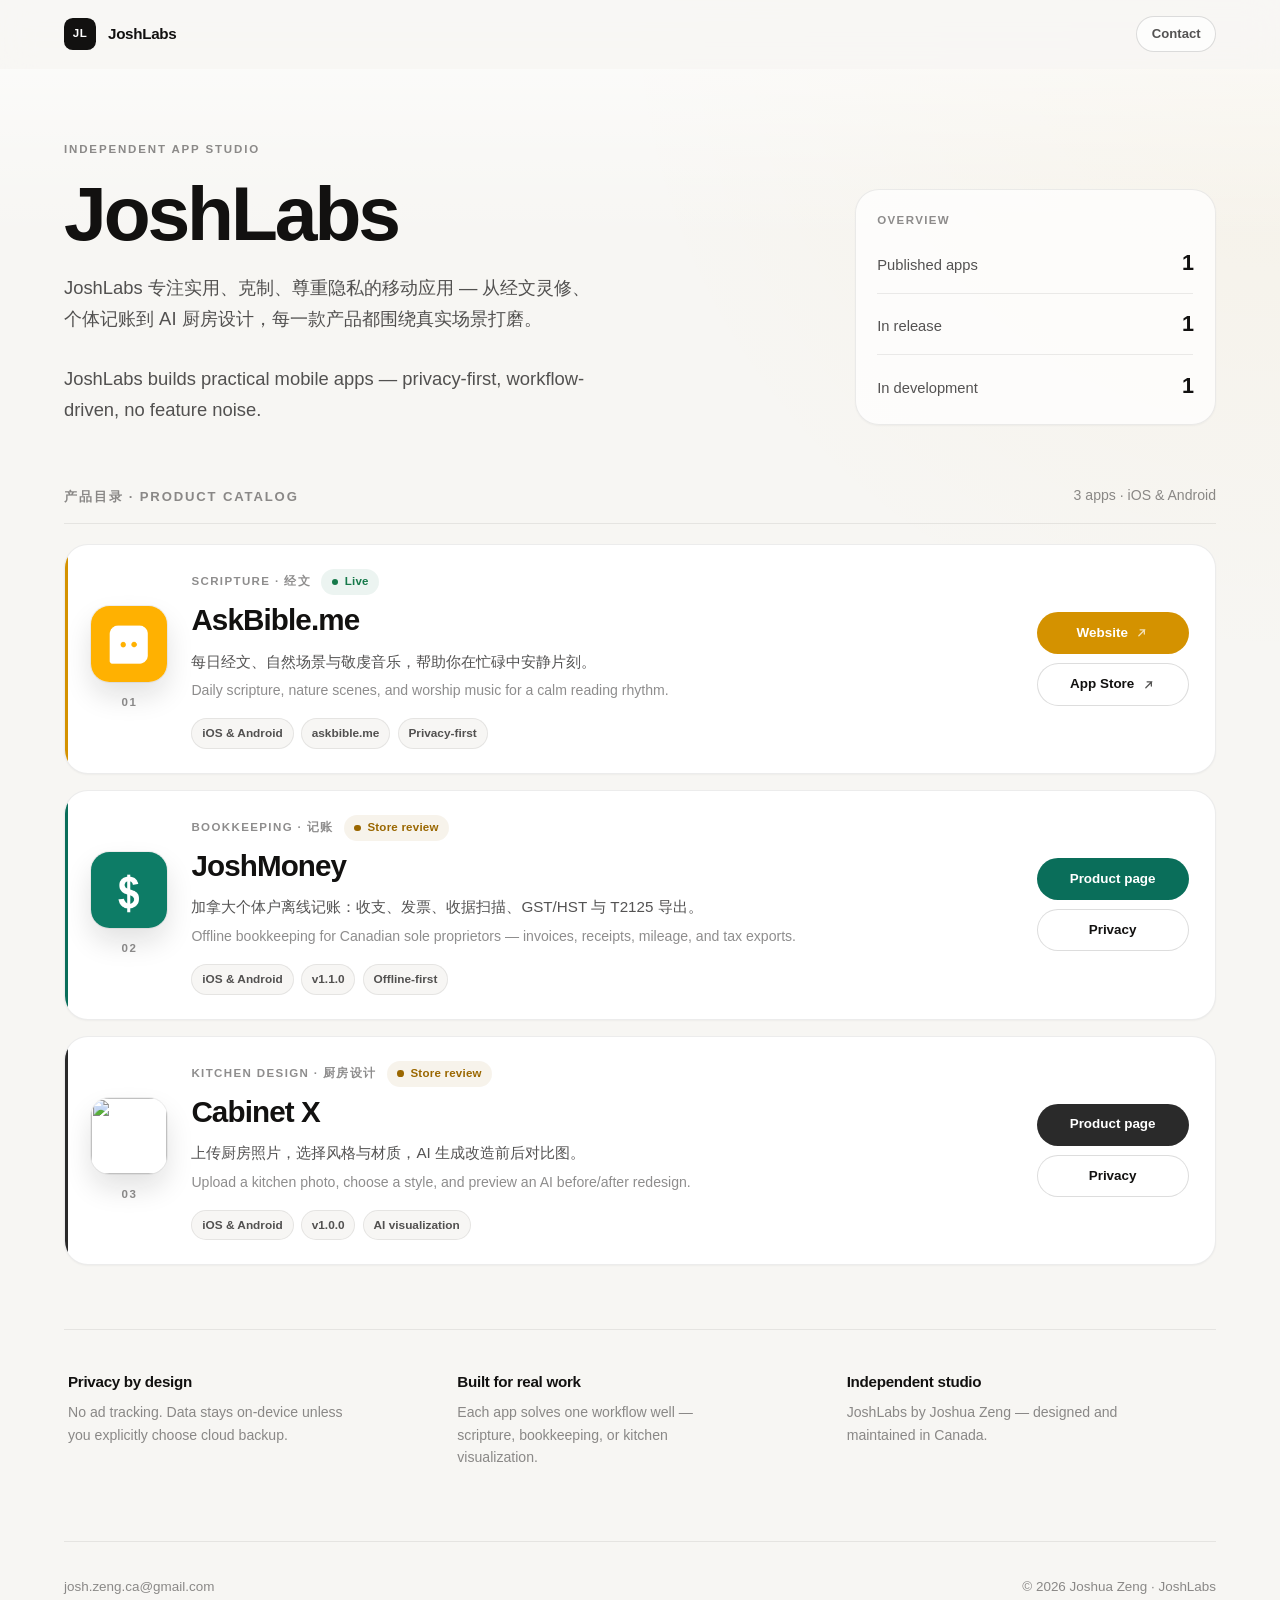
==== index.html @ 2ddd4df8 "Add Cabinet X product page and privacy policy on JoshLabs." ====
<!DOCTYPE html>
<html lang="zh-Hans">
  <head>
    <meta charset="utf-8" />
    <meta name="viewport" content="width=device-width, initial-scale=1" />
    <title>JoshLabs — Independent App Studio</title>
    <meta
      name="description"
      content="JoshLabs — 独立移动应用品牌。AskBible.me、JoshMoney、Cabinet X。"
    />
    <meta property="og:title" content="JoshLabs — Independent App Studio" />
    <meta
      property="og:description"
      content="Practical mobile apps with privacy-first design. AskBible.me, JoshMoney, and Cabinet X."
    />
    <meta property="og:type" content="website" />
    <meta property="og:image" content="https://joshlabs.app/assets/icons/joshlabs.png" />
    <meta name="theme-color" content="#121110" />
    <link rel="manifest" href="/site.webmanifest" />
    <link rel="icon" href="/assets/icons/joshlabs.svg" type="image/svg+xml" />
    <link rel="icon" href="/assets/icons/joshlabs.png" type="image/png" sizes="512x512" />
    <link rel="apple-touch-icon" href="/assets/icons/joshlabs.png" sizes="512x512" />
    <link rel="stylesheet" href="assets/styles.css" />
  </head>
  <body>
    <header class="topbar" id="topbar">
      <div class="shell topbar__inner">
        <a class="brand" href="/">
          <span class="brand__mark" aria-hidden="true">JL</span>
          <span class="brand__name">JoshLabs</span>
        </a>
        <a class="topbar__contact" href="mailto:josh.zeng.ca@gmail.com">Contact</a>
      </div>
    </header>

    <main>
      <section class="hero shell">
        <div class="hero__grid">
          <div>
            <p class="hero__eyebrow">Independent App Studio</p>
            <h1>JoshLabs</h1>
            <p class="hero__lede">
              JoshLabs 专注实用、克制、尊重隐私的移动应用 — 从经文灵修、个体记账到 AI 厨房设计，每一款产品都围绕真实场景打磨。
              <br /><br />
              JoshLabs builds practical mobile apps — privacy-first, workflow-driven, no feature noise.
            </p>
          </div>

          <aside class="hero__aside" aria-label="JoshLabs overview">
            <p class="hero__aside-label">Overview</p>
            <ul class="hero__stats">
              <li><span>Published apps</span><strong>1</strong></li>
              <li><span>In release</span><strong>1</strong></li>
              <li><span>In development</span><strong>1</strong></li>
            </ul>
          </aside>
        </div>
      </section>

      <section class="shell" aria-labelledby="catalog-title">
        <div class="section-head">
          <h2 id="catalog-title">产品目录 · Product Catalog</h2>
          <p>3 apps · iOS &amp; Android</p>
        </div>

        <div class="catalog">
          <article class="app-card" data-app="askbible">
            <div class="app-card__visual">
              <img
                class="app-card__icon"
                src="assets/icons/askbible.png"
                alt=""
                width="76"
                height="76"
              />
              <span class="app-card__index">01</span>
            </div>

            <div class="app-card__main">
              <div class="app-card__topline">
                <p class="app-card__category">Scripture · 经文</p>
                <span class="status status--live">Live</span>
              </div>
              <h3>AskBible.me</h3>
              <div class="app-card__copy">
                <p>每日经文、自然场景与敬虔音乐，帮助你在忙碌中安静片刻。</p>
                <p class="is-en">Daily scripture, nature scenes, and worship music for a calm reading rhythm.</p>
              </div>
              <ul class="app-card__facts">
                <li>iOS &amp; Android</li>
                <li>askbible.me</li>
                <li>Privacy-first</li>
              </ul>
            </div>

            <div class="app-card__actions">
              <a class="btn btn--solid" href="https://askbible.me" target="_blank" rel="noopener noreferrer">
                Website
                <svg viewBox="0 0 16 16" fill="none" aria-hidden="true">
                  <path
                    d="M4.5 11.5 11.5 4.5M6 4.5h5v5"
                    stroke="currentColor"
                    stroke-width="1.5"
                    stroke-linecap="round"
                    stroke-linejoin="round"
                  />
                </svg>
              </a>
              <a
                class="btn btn--outline"
                href="https://apps.apple.com/app/id6771996188"
                target="_blank"
                rel="noopener noreferrer"
              >
                App Store
                <svg viewBox="0 0 16 16" fill="none" aria-hidden="true">
                  <path
                    d="M4.5 11.5 11.5 4.5M6 4.5h5v5"
                    stroke="currentColor"
                    stroke-width="1.5"
                    stroke-linecap="round"
                    stroke-linejoin="round"
                  />
                </svg>
              </a>
            </div>
          </article>

          <article class="app-card" data-app="joshmoney">
            <div class="app-card__visual">
              <img
                class="app-card__icon"
                src="assets/icons/joshmoney.png"
                alt=""
                width="76"
                height="76"
              />
              <span class="app-card__index">02</span>
            </div>

            <div class="app-card__main">
              <div class="app-card__topline">
                <p class="app-card__category">Bookkeeping · 记账</p>
                <span class="status status--review">Store review</span>
              </div>
              <h3>JoshMoney</h3>
              <div class="app-card__copy">
                <p>加拿大个体户离线记账：收支、发票、收据扫描、GST/HST 与 T2125 导出。</p>
                <p class="is-en">
                  Offline bookkeeping for Canadian sole proprietors — invoices, receipts, mileage, and tax exports.
                </p>
              </div>
              <ul class="app-card__facts">
                <li>iOS &amp; Android</li>
                <li>v1.1.0</li>
                <li>Offline-first</li>
              </ul>
            </div>

            <div class="app-card__actions">
              <a class="btn btn--solid" href="/joshmoney/">Product page</a>
              <a class="btn btn--outline" href="/joshmoney/privacy/">Privacy</a>
            </div>
          </article>

          <article class="app-card" data-app="cabinet-x">
            <div class="app-card__visual">
              <img
                class="app-card__icon"
                src="assets/icons/cabinet-x.png"
                alt=""
                width="76"
                height="76"
              />
              <span class="app-card__index">03</span>
            </div>

            <div class="app-card__main">
              <div class="app-card__topline">
                <p class="app-card__category">Kitchen Design · 厨房设计</p>
                <span class="status status--review">Store review</span>
              </div>
              <h3>Cabinet X</h3>
              <div class="app-card__copy">
                <p>上传厨房照片，选择风格与材质，AI 生成改造前后对比图。</p>
                <p class="is-en">
                  Upload a kitchen photo, choose a style, and preview an AI before/after redesign.
                </p>
              </div>
              <ul class="app-card__facts">
                <li>iOS &amp; Android</li>
                <li>v1.0.0</li>
                <li>AI visualization</li>
              </ul>
            </div>

            <div class="app-card__actions">
              <a class="btn btn--solid" href="/cabinet-x/">Product page</a>
              <a class="btn btn--outline" href="/cabinet-x/privacy/">Privacy</a>
            </div>
          </article>
        </div>
      </section>

      <section class="shell principles" aria-label="JoshLabs principles">
        <article class="principle">
          <h3>Privacy by design</h3>
          <p>No ad tracking. Data stays on-device unless you explicitly choose cloud backup.</p>
        </article>
        <article class="principle">
          <h3>Built for real work</h3>
          <p>Each app solves one workflow well — scripture, bookkeeping, or kitchen visualization.</p>
        </article>
        <article class="principle">
          <h3>Independent studio</h3>
          <p>JoshLabs by Joshua Zeng — designed and maintained in Canada.</p>
        </article>
      </section>
    </main>

    <footer class="shell site-footer">
      <p><a href="mailto:josh.zeng.ca@gmail.com">josh.zeng.ca@gmail.com</a></p>
      <p>© <span id="year"></span> Joshua Zeng · JoshLabs</p>
    </footer>

    <script>
      document.getElementById("year").textContent = new Date().getFullYear();

      const topbar = document.getElementById("topbar");
      const toggleTopbar = () => {
        topbar.classList.toggle("is-scrolled", window.scrollY > 8);
      };
      toggleTopbar();
      window.addEventListener("scroll", toggleTopbar, { passive: true });
    </script>
  </body>
</html>
---- assets/styles.css ----
:root {
  --bg: #f7f6f3;
  --surface: #ffffff;
  --fg: #121110;
  --fg-soft: rgba(18, 17, 16, 0.72);
  --muted: rgba(18, 17, 16, 0.48);
  --line: rgba(18, 17, 16, 0.08);
  --line-strong: rgba(18, 17, 16, 0.14);
  --shadow-sm: 0 1px 2px rgba(18, 17, 16, 0.04);
  --shadow-md: 0 12px 40px rgba(18, 17, 16, 0.06);
  --radius-lg: 1.5rem;
  --radius-md: 0.875rem;
  --radius-sm: 0.5rem;
  --max: 72rem;
  --font: "SF Pro Display", "SF Pro Text", -apple-system, BlinkMacSystemFont, "Segoe UI", sans-serif;
  --askbible: #d49200;
  --joshmoney: #0a6e5a;
  --cabinet: #2a2a2a;
  --live: #16794a;
  --review: #9a6700;
  --soon: #6b6762;
}

*,
*::before,
*::after {
  box-sizing: border-box;
}

html {
  scroll-behavior: smooth;
}

body {
  margin: 0;
  min-height: 100vh;
  color: var(--fg);
  background:
    linear-gradient(180deg, rgba(255, 255, 255, 0.72), transparent 240px),
    radial-gradient(circle at 100% 0%, rgba(212, 146, 0, 0.05), transparent 32%),
    var(--bg);
  font-family: var(--font);
  font-size: 1rem;
  line-height: 1.55;
  -webkit-font-smoothing: antialiased;
  text-rendering: optimizeLegibility;
}

a {
  color: inherit;
}

.shell {
  width: min(var(--max), calc(100% - 3rem));
  margin: 0 auto;
}

.topbar {
  position: sticky;
  top: 0;
  z-index: 20;
  border-bottom: 1px solid transparent;
  backdrop-filter: blur(16px);
  background: rgba(247, 246, 243, 0.82);
}

.topbar.is-scrolled {
  border-bottom-color: var(--line);
}

.topbar__inner {
  display: flex;
  align-items: center;
  justify-content: space-between;
  gap: 1rem;
  min-height: 4.25rem;
}

.brand {
  display: inline-flex;
  align-items: center;
  gap: 0.75rem;
  text-decoration: none;
}

.brand__mark {
  display: grid;
  place-items: center;
  width: 2rem;
  height: 2rem;
  border-radius: 0.55rem;
  background: var(--fg);
  color: #fff;
  font-size: 0.72rem;
  font-weight: 700;
  letter-spacing: 0.04em;
}

.brand__name {
  font-size: 0.95rem;
  font-weight: 650;
  letter-spacing: -0.02em;
}

.topbar__contact {
  display: inline-flex;
  align-items: center;
  min-height: 2.25rem;
  padding: 0 0.9rem;
  border: 1px solid var(--line-strong);
  border-radius: 999px;
  background: rgba(255, 255, 255, 0.72);
  font-size: 0.82rem;
  font-weight: 550;
  color: var(--fg-soft);
  text-decoration: none;
  transition: background 160ms ease, border-color 160ms ease;
}

.topbar__contact:hover {
  background: #fff;
  border-color: rgba(18, 17, 16, 0.22);
}

.hero {
  padding: 4.5rem 0 3.75rem;
}

.hero__grid {
  display: grid;
  grid-template-columns: minmax(0, 1.35fr) minmax(16rem, 0.65fr);
  gap: 2.5rem;
  align-items: end;
}

.hero__eyebrow {
  margin: 0 0 1rem;
  font-size: 0.72rem;
  font-weight: 650;
  letter-spacing: 0.16em;
  text-transform: uppercase;
  color: var(--muted);
}

.hero h1 {
  margin: 0;
  max-width: none;
  font-size: clamp(2.8rem, 7vw, 4.8rem);
  font-weight: 650;
  line-height: 1;
  letter-spacing: -0.04em;
}

.hero__lede {
  margin: 1.35rem 0 0;
  max-width: 34rem;
  font-size: clamp(1.02rem, 2vw, 1.15rem);
  line-height: 1.65;
  color: var(--fg-soft);
}

.hero__aside {
  padding: 1.35rem;
  border: 1px solid var(--line);
  border-radius: var(--radius-lg);
  background: rgba(255, 255, 255, 0.72);
  box-shadow: var(--shadow-sm);
}

.hero__aside-label {
  margin: 0 0 1rem;
  font-size: 0.72rem;
  font-weight: 650;
  letter-spacing: 0.12em;
  text-transform: uppercase;
  color: var(--muted);
}

.hero__stats {
  display: grid;
  gap: 0.85rem;
  margin: 0;
  padding: 0;
  list-style: none;
}

.hero__stats li {
  display: flex;
  align-items: baseline;
  justify-content: space-between;
  gap: 1rem;
  padding-bottom: 0.85rem;
  border-bottom: 1px solid var(--line);
  font-size: 0.92rem;
  color: var(--fg-soft);
}

.hero__stats li:last-child {
  padding-bottom: 0;
  border-bottom: 0;
}

.hero__stats strong {
  font-size: 1.35rem;
  font-weight: 650;
  letter-spacing: -0.03em;
  color: var(--fg);
}

.section-head {
  display: flex;
  align-items: end;
  justify-content: space-between;
  gap: 1rem;
  margin-bottom: 1.25rem;
  padding-bottom: 1rem;
  border-bottom: 1px solid var(--line);
}

.section-head h2 {
  margin: 0;
  font-size: 0.82rem;
  font-weight: 650;
  letter-spacing: 0.14em;
  text-transform: uppercase;
  color: var(--muted);
}

.section-head p {
  margin: 0;
  font-size: 0.88rem;
  color: var(--muted);
}

.catalog {
  display: grid;
  gap: 1rem;
  padding-bottom: 4rem;
}

.app-card {
  position: relative;
  display: grid;
  grid-template-columns: auto minmax(0, 1fr) auto;
  gap: 1.5rem;
  align-items: center;
  padding: 1.5rem 1.65rem;
  overflow: hidden;
  border: 1px solid var(--line);
  border-radius: var(--radius-lg);
  background: var(--surface);
  box-shadow: var(--shadow-sm);
  transition: border-color 180ms ease, box-shadow 180ms ease, transform 180ms ease;
}

.app-card::before {
  content: "";
  position: absolute;
  inset: 0 auto 0 0;
  width: 3px;
  background: var(--accent, var(--fg));
}

.app-card:hover {
  border-color: var(--line-strong);
  box-shadow: var(--shadow-md);
  transform: translateY(-1px);
}

.app-card[data-app="askbible"] {
  --accent: var(--askbible);
}

.app-card[data-app="joshmoney"] {
  --accent: var(--joshmoney);
}

.app-card[data-app="cabinet-x"] {
  --accent: var(--cabinet);
}

.app-card__visual {
  display: grid;
  gap: 0.75rem;
  justify-items: center;
}

.app-card__icon {
  width: 4.75rem;
  height: 4.75rem;
  border-radius: 1.15rem;
  object-fit: cover;
  box-shadow:
    0 0 0 1px rgba(18, 17, 16, 0.06),
    0 14px 28px rgba(18, 17, 16, 0.12);
}

.app-card__index {
  font-size: 0.72rem;
  font-weight: 650;
  letter-spacing: 0.12em;
  color: var(--muted);
}

.app-card__main {
  min-width: 0;
}

.app-card__topline {
  display: flex;
  flex-wrap: wrap;
  align-items: center;
  gap: 0.65rem;
  margin-bottom: 0.55rem;
}

.app-card__category {
  margin: 0;
  font-size: 0.72rem;
  font-weight: 650;
  letter-spacing: 0.12em;
  text-transform: uppercase;
  color: var(--muted);
}

.status {
  display: inline-flex;
  align-items: center;
  gap: 0.4rem;
  min-height: 1.65rem;
  padding: 0 0.65rem;
  border-radius: 999px;
  font-size: 0.72rem;
  font-weight: 650;
  letter-spacing: 0.02em;
}

.status::before {
  content: "";
  width: 0.42rem;
  height: 0.42rem;
  border-radius: 50%;
  background: currentColor;
}

.status--live {
  color: var(--live);
  background: rgba(22, 121, 74, 0.08);
}

.status--review {
  color: var(--review);
  background: rgba(154, 103, 0, 0.08);
}

.status--soon {
  color: var(--soon);
  background: rgba(107, 103, 98, 0.1);
}

.app-card h3 {
  margin: 0;
  font-size: clamp(1.35rem, 2.4vw, 1.85rem);
  font-weight: 650;
  line-height: 1.08;
  letter-spacing: -0.03em;
}

.app-card__copy {
  display: grid;
  gap: 0.45rem;
  margin: 0.85rem 0 0;
}

.app-card__copy p {
  margin: 0;
  max-width: 42rem;
  font-size: 0.95rem;
  color: var(--fg-soft);
}

.app-card__copy p.is-en {
  font-size: 0.88rem;
  color: var(--muted);
}

.app-card__facts {
  display: flex;
  flex-wrap: wrap;
  gap: 0.45rem;
  margin: 1rem 0 0;
  padding: 0;
  list-style: none;
}

.app-card__facts li {
  padding: 0.32rem 0.62rem;
  border: 1px solid var(--line);
  border-radius: 999px;
  background: rgba(247, 246, 243, 0.9);
  font-size: 0.74rem;
  font-weight: 550;
  color: var(--fg-soft);
}

.app-card__actions {
  display: grid;
  gap: 0.55rem;
  justify-items: end;
  align-content: center;
}

.btn {
  display: inline-flex;
  align-items: center;
  justify-content: center;
  gap: 0.45rem;
  min-width: 9.5rem;
  min-height: 2.65rem;
  padding: 0 1rem;
  border: 1px solid transparent;
  border-radius: 999px;
  font-family: inherit;
  font-size: 0.84rem;
  font-weight: 650;
  text-decoration: none;
  white-space: nowrap;
  transition:
    background 160ms ease,
    border-color 160ms ease,
    color 160ms ease,
    transform 160ms ease;
}

.btn:hover {
  transform: translateY(-1px);
}

.btn svg {
  width: 0.85rem;
  height: 0.85rem;
  opacity: 0.72;
}

.btn--solid {
  color: #fff;
  background: var(--accent, var(--fg));
}

.btn--outline {
  color: var(--fg);
  border-color: var(--line-strong);
  background: #fff;
}

.btn--outline:hover {
  border-color: rgba(18, 17, 16, 0.24);
}

.btn--disabled {
  min-width: 9.5rem;
  min-height: 2.65rem;
  padding: 0 1rem;
  border: 1px dashed var(--line-strong);
  border-radius: 999px;
  background: rgba(247, 246, 243, 0.8);
  color: var(--muted);
  font-size: 0.82rem;
  font-weight: 550;
  text-align: center;
}

.principles {
  display: grid;
  grid-template-columns: repeat(3, minmax(0, 1fr));
  gap: 1rem;
  padding: 1.25rem 0 4.5rem;
  border-top: 1px solid var(--line);
}

.principle {
  padding: 1.25rem 0.25rem 0;
}

.principle h3 {
  margin: 0 0 0.45rem;
  font-size: 0.95rem;
  font-weight: 650;
  letter-spacing: -0.02em;
}

.principle p {
  margin: 0;
  max-width: 18rem;
  font-size: 0.88rem;
  line-height: 1.6;
  color: var(--muted);
}

.site-footer {
  display: flex;
  flex-wrap: wrap;
  align-items: center;
  justify-content: space-between;
  gap: 1rem;
  padding: 1.35rem 0 2.5rem;
  border-top: 1px solid var(--line);
  font-size: 0.84rem;
  color: var(--muted);
}

.site-footer a {
  text-decoration: none;
}

.site-footer a:hover {
  color: var(--fg-soft);
}

@media (max-width: 960px) {
  .hero__grid {
    grid-template-columns: 1fr;
  }

  .hero h1 {
    max-width: none;
  }

  .app-card {
    grid-template-columns: auto 1fr;
  }

  .app-card__actions {
    grid-column: 1 / -1;
    justify-items: start;
  }

  .principles {
    grid-template-columns: 1fr;
  }
}

/* —— App detail & legal pages —— */

.page-hero {
  padding: 3.5rem 0 2.5rem;
}

.page-hero--joshmoney {
  --accent: var(--joshmoney);
}

.page-hero--cabinet-x {
  --accent: var(--cabinet);
}

.page-hero__back {
  display: inline-flex;
  align-items: center;
  gap: 0.35rem;
  margin-bottom: 1.25rem;
  font-size: 0.82rem;
  font-weight: 550;
  color: var(--muted);
  text-decoration: none;
}

.page-hero__back:hover {
  color: var(--fg-soft);
}

.page-hero__row {
  display: flex;
  flex-wrap: wrap;
  align-items: center;
  gap: 1.25rem;
}

.page-hero__icon {
  width: 5.5rem;
  height: 5.5rem;
  border-radius: 1.25rem;
  object-fit: cover;
  box-shadow:
    0 0 0 1px rgba(18, 17, 16, 0.06),
    0 18px 36px rgba(18, 17, 16, 0.12);
}

.page-hero h1 {
  margin: 0;
  font-size: clamp(2rem, 5vw, 2.75rem);
  font-weight: 650;
  letter-spacing: -0.03em;
}

.page-hero__tagline {
  margin: 0.65rem 0 0;
  max-width: 36rem;
  font-size: 1.02rem;
  line-height: 1.65;
  color: var(--fg-soft);
}

.page-hero__actions {
  display: flex;
  flex-wrap: wrap;
  gap: 0.55rem;
  margin-top: 1.35rem;
}

.feature-grid {
  display: grid;
  grid-template-columns: repeat(2, minmax(0, 1fr));
  gap: 0.85rem;
  padding-bottom: 3rem;
}

.feature-card {
  padding: 1.15rem 1.25rem;
  border: 1px solid var(--line);
  border-radius: var(--radius-md);
  background: rgba(255, 255, 255, 0.72);
}

.feature-card h3 {
  margin: 0 0 0.35rem;
  font-size: 0.92rem;
  font-weight: 650;
}

.feature-card p {
  margin: 0;
  font-size: 0.88rem;
  line-height: 1.55;
  color: var(--muted);
}

.legal {
  padding: 2.5rem 0 4rem;
}

.legal__header {
  max-width: 40rem;
  padding-bottom: 1.75rem;
  border-bottom: 1px solid var(--line);
  margin-bottom: 2rem;
}

.legal__header h1 {
  margin: 0.5rem 0 0;
  font-size: clamp(1.5rem, 4vw, 2rem);
  font-weight: 650;
  letter-spacing: -0.03em;
}

.legal__meta {
  margin: 0.75rem 0 0;
  font-size: 0.88rem;
  color: var(--muted);
}

.legal__nav {
  display: flex;
  flex-wrap: wrap;
  gap: 0.75rem;
  margin-top: 1rem;
  font-size: 0.84rem;
}

.legal__nav a {
  color: var(--fg-soft);
  text-decoration: none;
}

.legal__nav a:hover {
  color: var(--fg);
}

.legal__body {
  max-width: 40rem;
}

.legal__body h2 {
  margin: 2rem 0 0.65rem;
  font-size: 1.05rem;
  font-weight: 650;
}

.legal__body h2:first-child {
  margin-top: 0;
}

.legal__body p,
.legal__body li {
  font-size: 0.95rem;
  line-height: 1.7;
  color: var(--fg-soft);
}

.legal__body ul {
  margin: 0.5rem 0;
  padding-left: 1.2rem;
}

.legal__body li {
  margin: 0.4rem 0;
}

.legal__divider {
  border: none;
  border-top: 1px solid var(--line);
  margin: 2.5rem 0;
}

@media (max-width: 640px) {
  .feature-grid {
    grid-template-columns: 1fr;
  }
}

@media (max-width: 640px) {
  .shell {
    width: min(var(--max), calc(100% - 1.5rem));
  }

  .hero {
    padding-top: 3rem;
  }

  .app-card {
    grid-template-columns: 1fr;
    padding: 1.25rem;
  }

  .app-card__visual {
    grid-template-columns: auto 1fr;
    grid-template-rows: auto;
    justify-items: start;
    align-items: center;
  }

  .app-card__index {
    justify-self: end;
  }

  .btn,
  .btn--disabled {
    width: 100%;
    min-width: 0;
  }
}
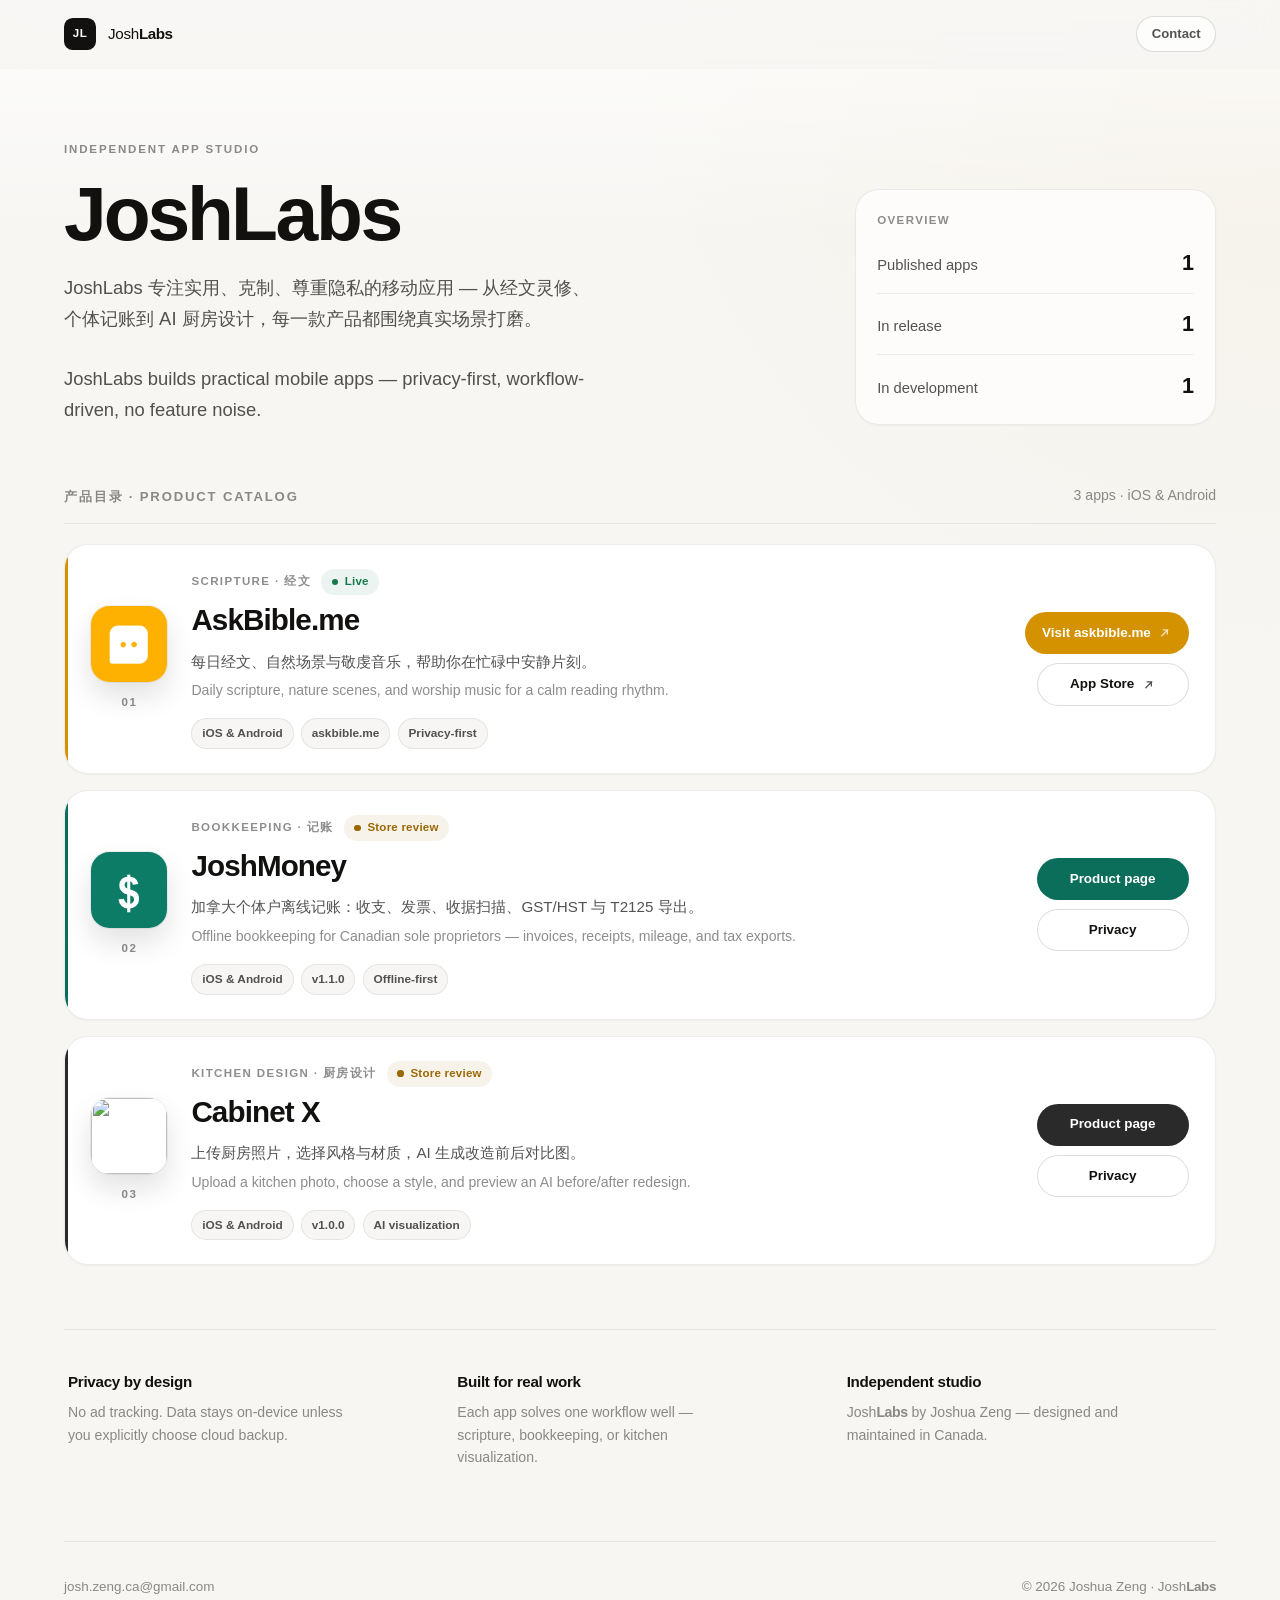
==== commit 1e6ce48b: "Polish JoshLabs branding, favicon, and catalog navigation. Use vector JJ paths for site icons, add w" ====
--- a/index.html
+++ b/index.html
@@ -27,7 +27,7 @@
       <div class="shell topbar__inner">
         <a class="brand" href="/">
           <span class="brand__mark" aria-hidden="true">JL</span>
-          <span class="brand__name">JoshLabs</span>
+          <span class="brand__name">Josh<span class="wordmark__labs">Labs</span></span>
         </a>
         <a class="topbar__contact" href="mailto:josh.zeng.ca@gmail.com">Contact</a>
       </div>
@@ -38,7 +38,7 @@
         <div class="hero__grid">
           <div>
             <p class="hero__eyebrow">Independent App Studio</p>
-            <h1>JoshLabs</h1>
+            <h1>Josh<span class="wordmark__labs">Labs</span></h1>
             <p class="hero__lede">
               JoshLabs 专注实用、克制、尊重隐私的移动应用 — 从经文灵修、个体记账到 AI 厨房设计，每一款产品都围绕真实场景打磨。
               <br /><br />
@@ -81,7 +81,15 @@
                 <p class="app-card__category">Scripture · 经文</p>
                 <span class="status status--live">Live</span>
               </div>
-              <h3>AskBible.me</h3>
+              <h3>
+                <a
+                  class="app-card__title"
+                  href="https://askbible.me"
+                  target="_blank"
+                  rel="noopener noreferrer"
+                  >AskBible.me</a
+                >
+              </h3>
               <div class="app-card__copy">
                 <p>每日经文、自然场景与敬虔音乐，帮助你在忙碌中安静片刻。</p>
                 <p class="is-en">Daily scripture, nature scenes, and worship music for a calm reading rhythm.</p>
@@ -95,7 +103,7 @@
 
             <div class="app-card__actions">
               <a class="btn btn--solid" href="https://askbible.me" target="_blank" rel="noopener noreferrer">
-                Website
+                Visit askbible.me
                 <svg viewBox="0 0 16 16" fill="none" aria-hidden="true">
                   <path
                     d="M4.5 11.5 11.5 4.5M6 4.5h5v5"
@@ -143,7 +151,7 @@
                 <p class="app-card__category">Bookkeeping · 记账</p>
                 <span class="status status--review">Store review</span>
               </div>
-              <h3>JoshMoney</h3>
+              <h3><a class="app-card__title" href="/joshmoney/">JoshMoney</a></h3>
               <div class="app-card__copy">
                 <p>加拿大个体户离线记账：收支、发票、收据扫描、GST/HST 与 T2125 导出。</p>
                 <p class="is-en">
@@ -180,7 +188,7 @@
                 <p class="app-card__category">Kitchen Design · 厨房设计</p>
                 <span class="status status--review">Store review</span>
               </div>
-              <h3>Cabinet X</h3>
+              <h3><a class="app-card__title" href="/cabinet-x/">Cabinet X</a></h3>
               <div class="app-card__copy">
                 <p>上传厨房照片，选择风格与材质，AI 生成改造前后对比图。</p>
                 <p class="is-en">
@@ -213,14 +221,14 @@
         </article>
         <article class="principle">
           <h3>Independent studio</h3>
-          <p>JoshLabs by Joshua Zeng — designed and maintained in Canada.</p>
+          <p>Josh<span class="wordmark__labs">Labs</span> by Joshua Zeng — designed and maintained in Canada.</p>
         </article>
       </section>
     </main>
 
     <footer class="shell site-footer">
       <p><a href="mailto:josh.zeng.ca@gmail.com">josh.zeng.ca@gmail.com</a></p>
-      <p>© <span id="year"></span> Joshua Zeng · JoshLabs</p>
+      <p>© <span id="year"></span> Joshua Zeng · Josh<span class="wordmark__labs">Labs</span></p>
     </footer>
 
     <script>
--- a/assets/styles.css
+++ b/assets/styles.css
@@ -98,8 +98,17 @@
 
 .brand__name {
   font-size: 0.95rem;
-  font-weight: 650;
+  font-weight: 500;
   letter-spacing: -0.02em;
+}
+
+.wordmark__labs {
+  font-weight: 850;
+  letter-spacing: -0.03em;
+}
+
+.hero h1 .wordmark__labs {
+  font-weight: 900;
 }
 
 .topbar__contact {
@@ -146,7 +155,7 @@
   margin: 0;
   max-width: none;
   font-size: clamp(2.8rem, 7vw, 4.8rem);
-  font-weight: 650;
+  font-weight: 550;
   line-height: 1;
   letter-spacing: -0.04em;
 }
@@ -364,6 +373,16 @@
   font-weight: 650;
   line-height: 1.08;
   letter-spacing: -0.03em;
+}
+
+.app-card__title {
+  color: inherit;
+  text-decoration: none;
+  transition: color 160ms ease;
+}
+
+.app-card__title:hover {
+  color: var(--accent, var(--fg));
 }
 
 .app-card__copy {
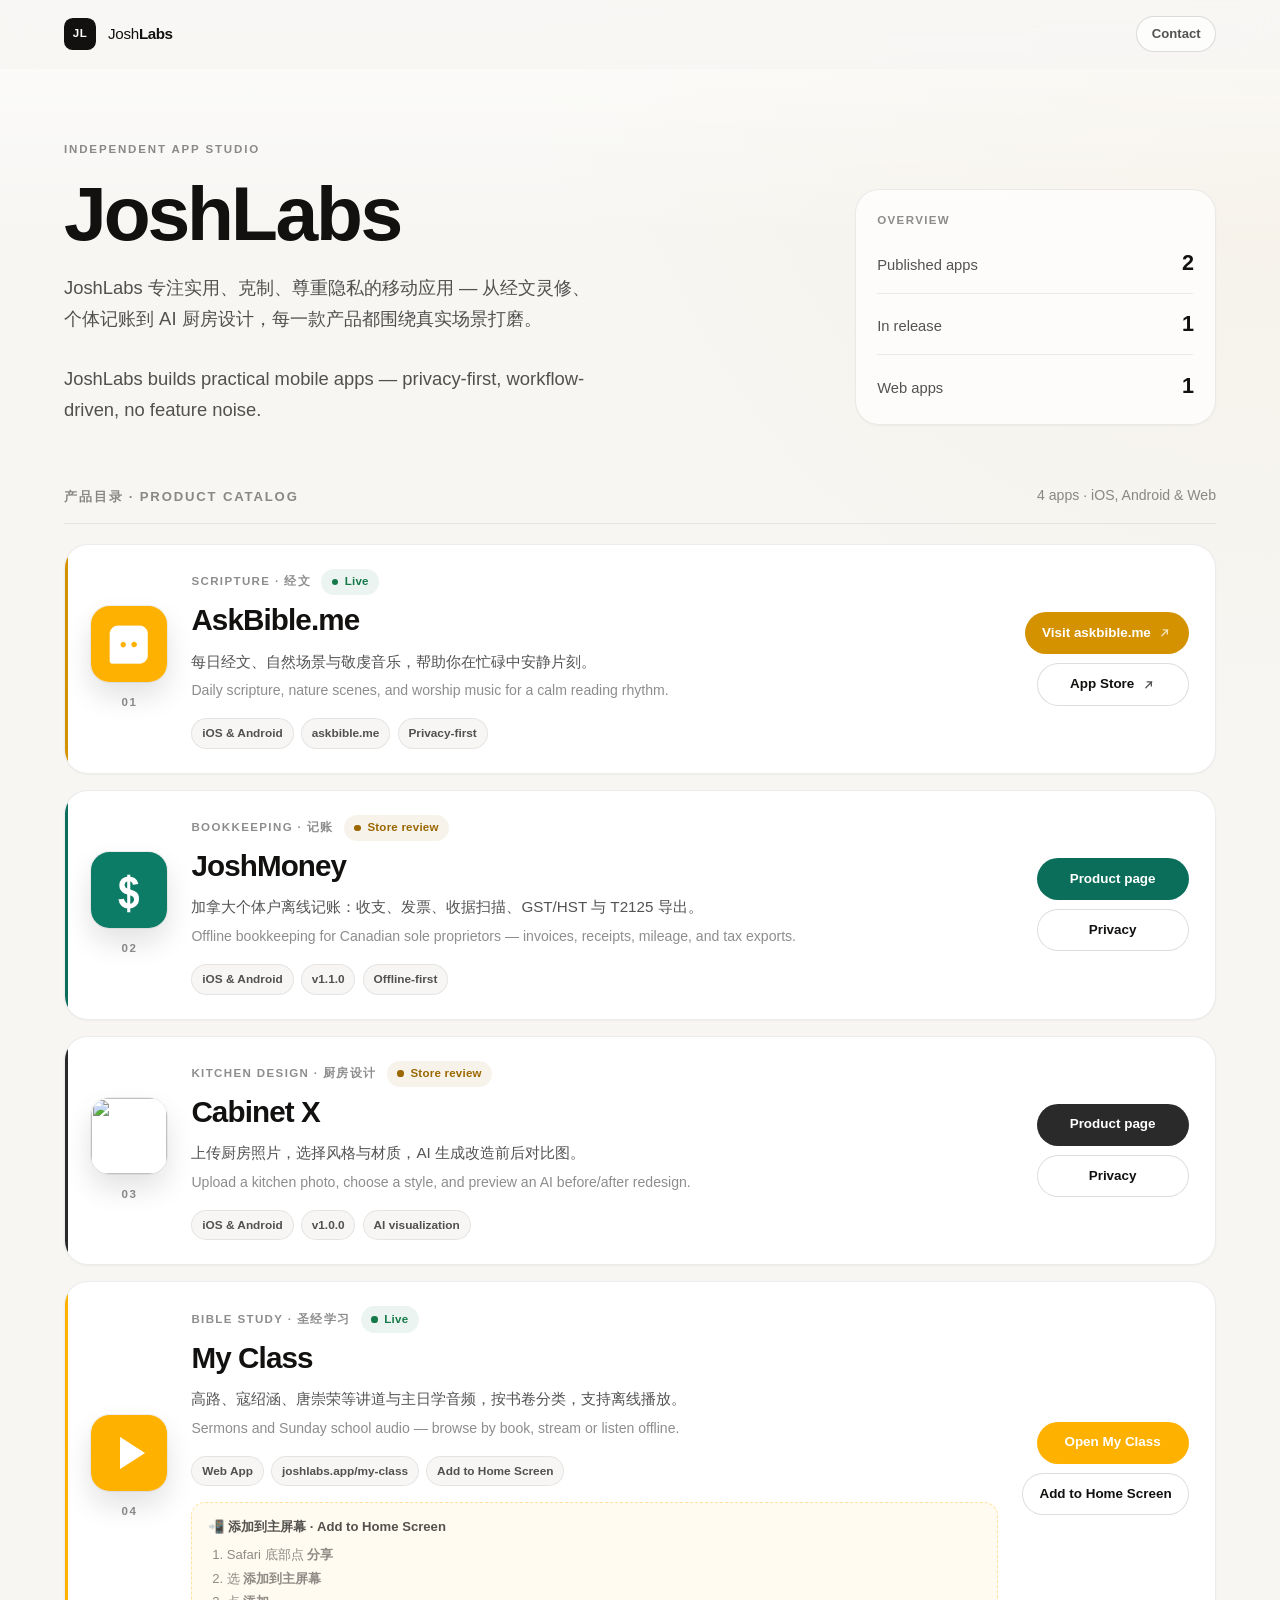
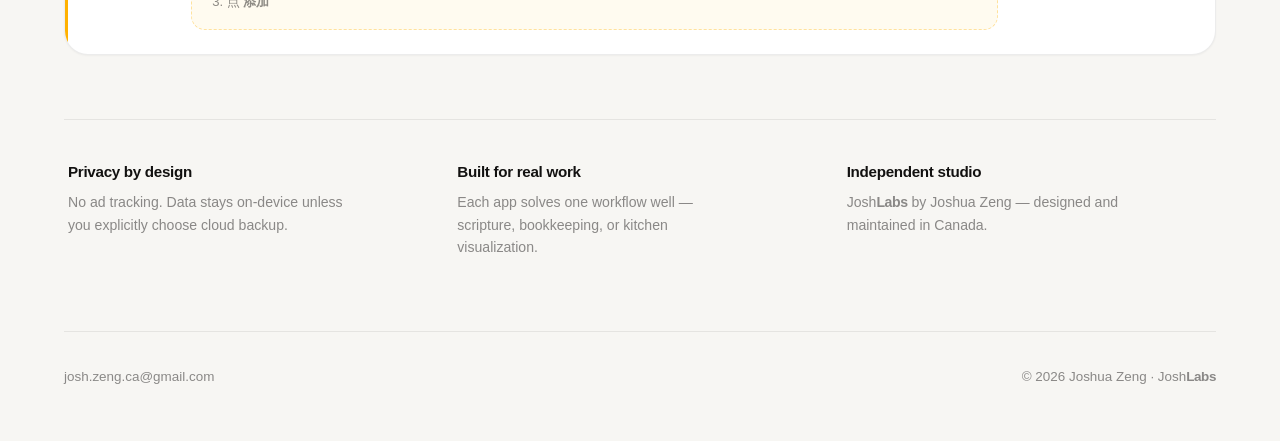
==== commit 3d2a4bea: "feat: add My Class web app with home screen install guide Move the sermon player from askbible.me to" ====
--- a/index.html
+++ b/index.html
@@ -6,12 +6,12 @@
     <title>JoshLabs — Independent App Studio</title>
     <meta
       name="description"
-      content="JoshLabs — 独立移动应用品牌。AskBible.me、JoshMoney、Cabinet X。"
+      content="JoshLabs — 独立移动应用品牌。AskBible.me、JoshMoney、Cabinet X、My Class。"
     />
     <meta property="og:title" content="JoshLabs — Independent App Studio" />
     <meta
       property="og:description"
-      content="Practical mobile apps with privacy-first design. AskBible.me, JoshMoney, and Cabinet X."
+      content="Practical mobile apps with privacy-first design. AskBible.me, JoshMoney, Cabinet X, and My Class."
     />
     <meta property="og:type" content="website" />
     <meta property="og:image" content="https://joshlabs.app/assets/icons/joshlabs.png" />
@@ -49,9 +49,9 @@
           <aside class="hero__aside" aria-label="JoshLabs overview">
             <p class="hero__aside-label">Overview</p>
             <ul class="hero__stats">
-              <li><span>Published apps</span><strong>1</strong></li>
+              <li><span>Published apps</span><strong>2</strong></li>
               <li><span>In release</span><strong>1</strong></li>
-              <li><span>In development</span><strong>1</strong></li>
+              <li><span>Web apps</span><strong>1</strong></li>
             </ul>
           </aside>
         </div>
@@ -60,7 +60,7 @@
       <section class="shell" aria-labelledby="catalog-title">
         <div class="section-head">
           <h2 id="catalog-title">产品目录 · Product Catalog</h2>
-          <p>3 apps · iOS &amp; Android</p>
+          <p>4 apps · iOS, Android &amp; Web</p>
         </div>
 
         <div class="catalog">
@@ -207,6 +207,54 @@
               <a class="btn btn--outline" href="/cabinet-x/privacy/">Privacy</a>
             </div>
           </article>
+
+          <article class="app-card" data-app="my-class">
+            <div class="app-card__visual">
+              <img
+                class="app-card__icon"
+                src="assets/icons/my-class.png"
+                alt=""
+                width="76"
+                height="76"
+              />
+              <span class="app-card__index">04</span>
+            </div>
+
+            <div class="app-card__main">
+              <div class="app-card__topline">
+                <p class="app-card__category">Bible Study · 圣经学习</p>
+                <span class="status status--live">Live</span>
+              </div>
+              <h3><a class="app-card__title" href="/my-class/">My Class</a></h3>
+              <div class="app-card__copy">
+                <p>高路、寇绍涵、唐崇荣等讲道与主日学音频，按书卷分类，支持离线播放。</p>
+                <p class="is-en">
+                  Sermons and Sunday school audio — browse by book, stream or listen offline.
+                </p>
+              </div>
+              <ul class="app-card__facts">
+                <li>Web App</li>
+                <li>joshlabs.app/my-class</li>
+                <li>Add to Home Screen</li>
+              </ul>
+              <div class="install-hint" id="my-class-install-hint">
+                <p class="install-hint__title">📲 添加到主屏幕 · Add to Home Screen</p>
+                <ol class="install-hint__steps install-hint__steps--ios">
+                  <li>Safari 底部点 <strong>分享</strong></li>
+                  <li>选 <strong>添加到主屏幕</strong></li>
+                  <li>点 <strong>添加</strong></li>
+                </ol>
+                <p class="install-hint__steps install-hint__steps--android">
+                  打开应用后，浏览器会提示安装；或点菜单 → <strong>添加到主屏幕</strong>。
+                </p>
+              </div>
+            </div>
+
+            <div class="app-card__actions">
+              <a class="btn btn--solid" href="/my-class/">Open My Class</a>
+              <a class="btn btn--outline" href="/my-class/" id="my-class-install-link">Add to Home Screen</a>
+            </div>
+          </article>
         </div>
       </section>
 
@@ -240,6 +288,20 @@
       };
       toggleTopbar();
       window.addEventListener("scroll", toggleTopbar, { passive: true });
+
+      const ua = navigator.userAgent;
+      const isIOS =
+        /iPad|iPhone|iPod/.test(ua) ||
+        (navigator.platform === "MacIntel" && navigator.maxTouchPoints > 1);
+      const isAndroid = /Android/.test(ua);
+      const hint = document.getElementById("my-class-install-hint");
+      if (hint) {
+        hint.querySelector(".install-hint__steps--ios")?.classList.toggle("is-visible", isIOS);
+        hint.querySelector(".install-hint__steps--android")?.classList.toggle("is-visible", isAndroid);
+        if (!isIOS && !isAndroid) {
+          hint.querySelector(".install-hint__steps--ios")?.classList.add("is-visible");
+        }
+      }
     </script>
   </body>
 </html>
--- a/assets/styles.css
+++ b/assets/styles.css
@@ -16,6 +16,7 @@
   --askbible: #d49200;
   --joshmoney: #0a6e5a;
   --cabinet: #2a2a2a;
+  --my-class: #ffb100;
   --live: #16794a;
   --review: #9a6700;
   --soon: #6b6762;
@@ -288,6 +289,10 @@
   --accent: var(--cabinet);
 }
 
+.app-card[data-app="my-class"] {
+  --accent: var(--my-class);
+}
+
 .app-card__visual {
   display: grid;
   gap: 0.75rem;
@@ -420,6 +425,42 @@
   font-size: 0.74rem;
   font-weight: 550;
   color: var(--fg-soft);
+}
+
+.install-hint {
+  margin-top: 1rem;
+  padding: 0.85rem 1rem;
+  border: 1px dashed rgba(255, 177, 0, 0.35);
+  border-radius: var(--radius-md);
+  background: rgba(255, 177, 0, 0.06);
+}
+
+.install-hint__title {
+  margin: 0 0 0.5rem;
+  font-size: 0.82rem;
+  font-weight: 650;
+  color: var(--fg-soft);
+}
+
+.install-hint__steps {
+  display: none;
+  margin: 0;
+  padding-left: 1.15rem;
+  font-size: 0.82rem;
+  line-height: 1.55;
+  color: var(--muted);
+}
+
+.install-hint__steps.is-visible {
+  display: block;
+}
+
+.install-hint__steps--ios {
+  list-style: decimal;
+}
+
+.install-hint__steps li {
+  margin: 0.2rem 0;
 }
 
 .app-card__actions {
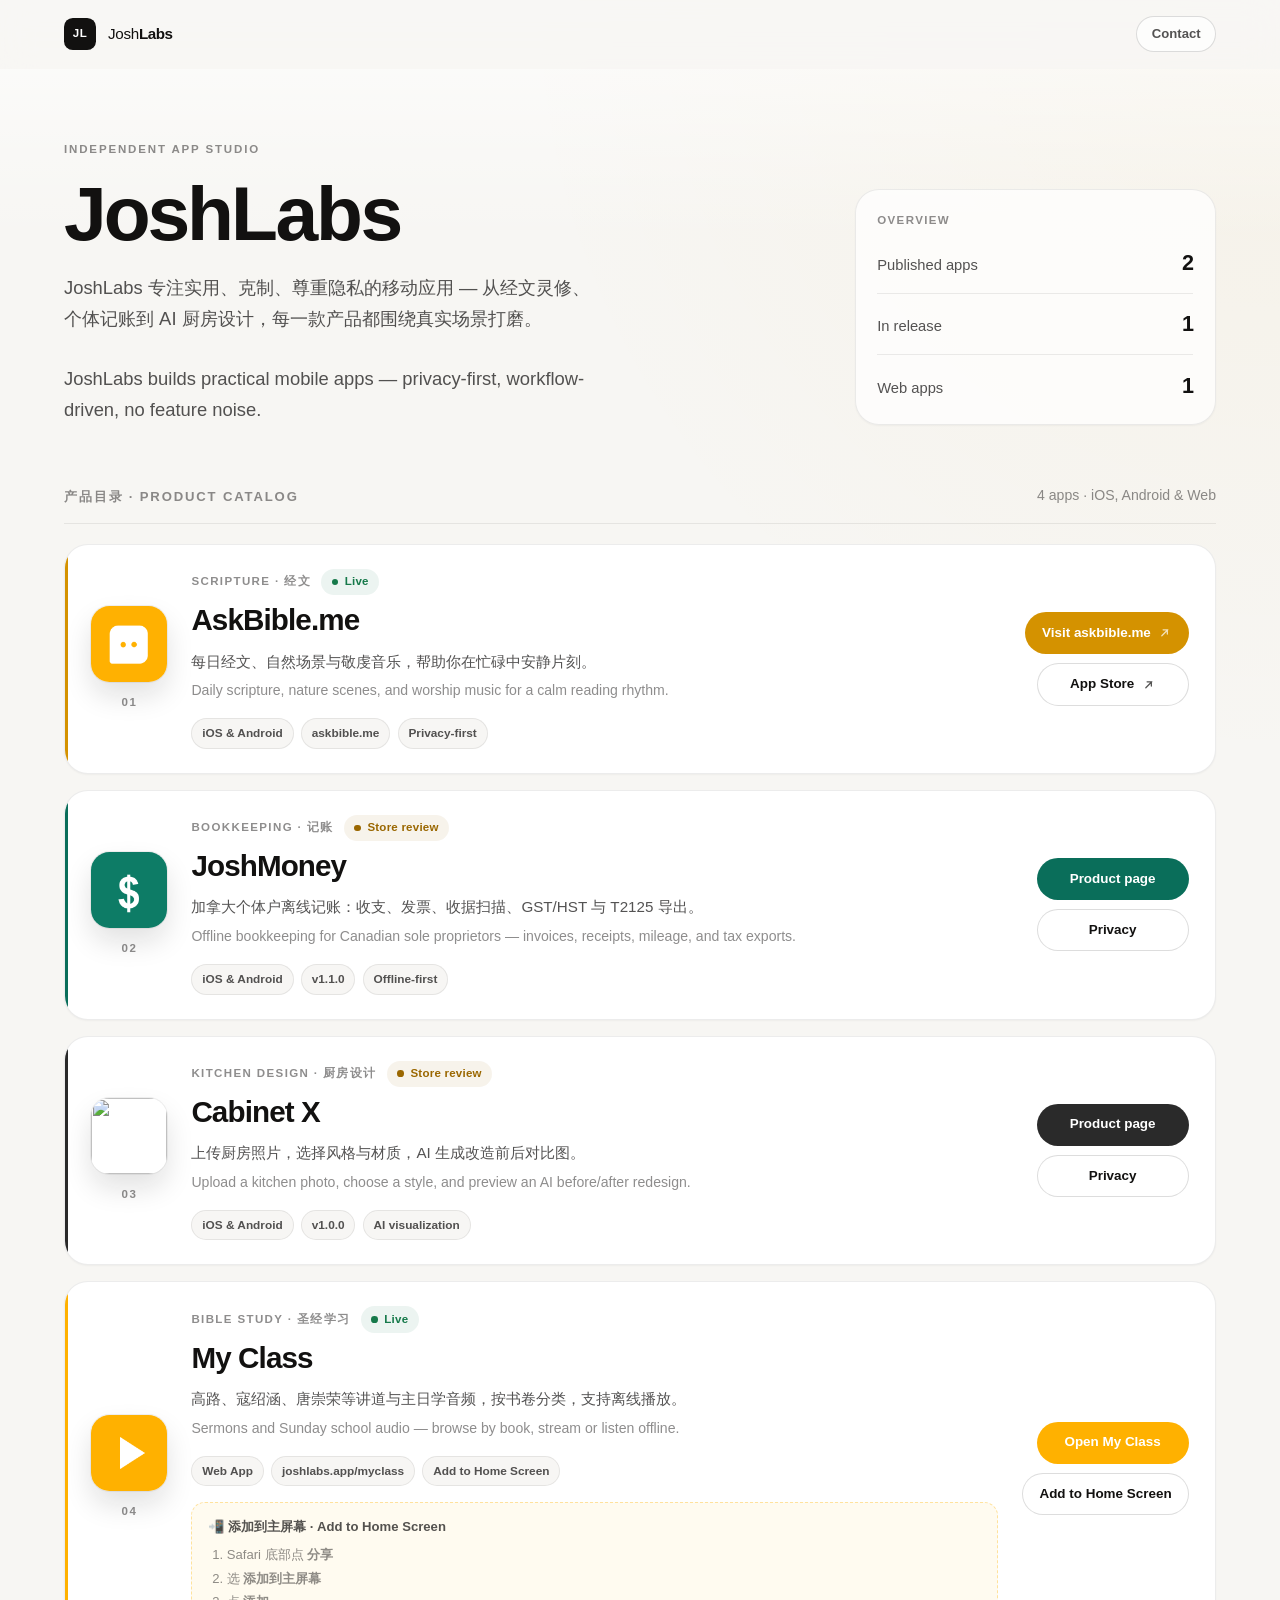
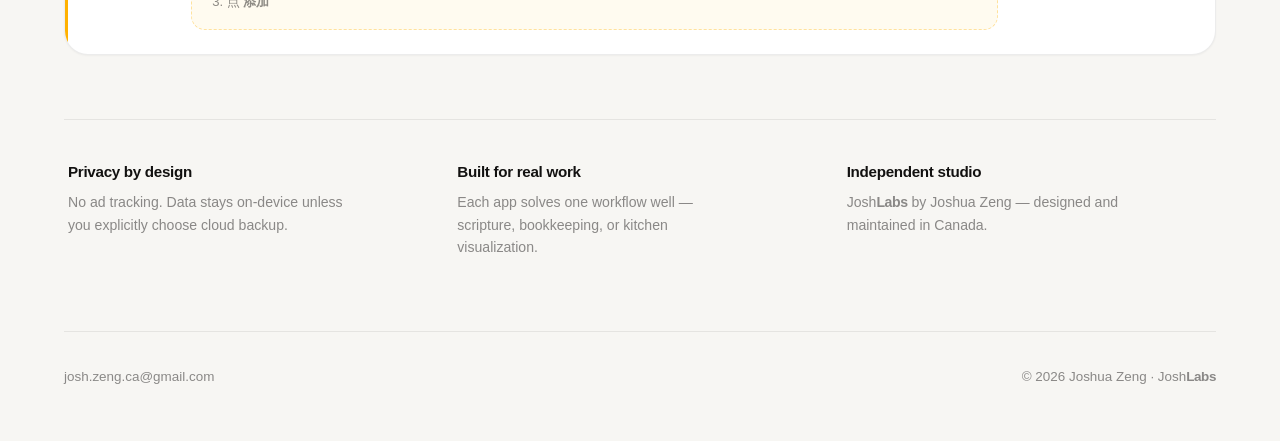
==== commit 949d761f: "Rename My Class app path from /my-class/ to /myclass/. Move the deployed app directory and update al" ====
--- a/index.html
+++ b/index.html
@@ -225,7 +225,7 @@
                 <p class="app-card__category">Bible Study · 圣经学习</p>
                 <span class="status status--live">Live</span>
               </div>
-              <h3><a class="app-card__title" href="/my-class/">My Class</a></h3>
+              <h3><a class="app-card__title" href="/myclass/">My Class</a></h3>
               <div class="app-card__copy">
                 <p>高路、寇绍涵、唐崇荣等讲道与主日学音频，按书卷分类，支持离线播放。</p>
                 <p class="is-en">
@@ -234,7 +234,7 @@
               </div>
               <ul class="app-card__facts">
                 <li>Web App</li>
-                <li>joshlabs.app/my-class</li>
+                <li>joshlabs.app/myclass</li>
                 <li>Add to Home Screen</li>
               </ul>
               <div class="install-hint" id="my-class-install-hint">
@@ -251,8 +251,8 @@
             </div>
 
             <div class="app-card__actions">
-              <a class="btn btn--solid" href="/my-class/">Open My Class</a>
-              <a class="btn btn--outline" href="/my-class/" id="my-class-install-link">Add to Home Screen</a>
+              <a class="btn btn--solid" href="/myclass/">Open My Class</a>
+              <a class="btn btn--outline" href="/myclass/" id="my-class-install-link">Add to Home Screen</a>
             </div>
           </article>
         </div>
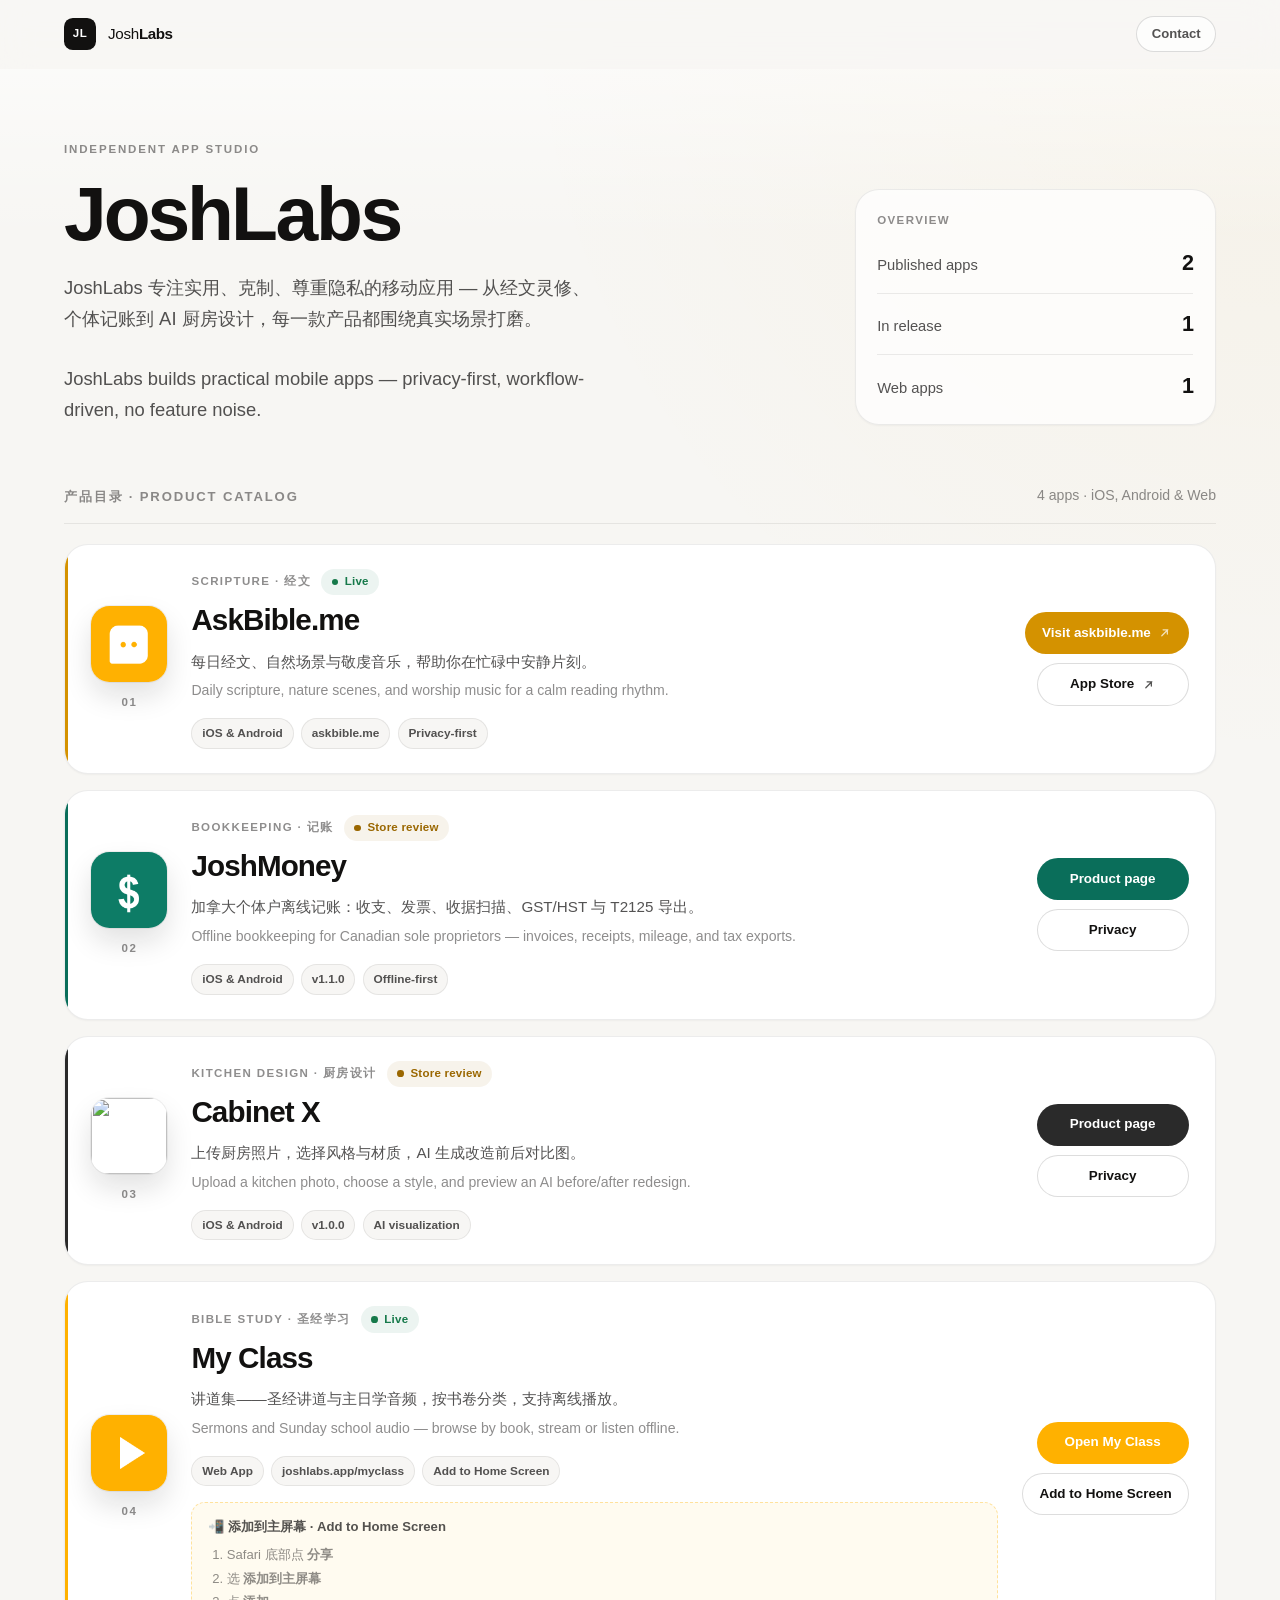
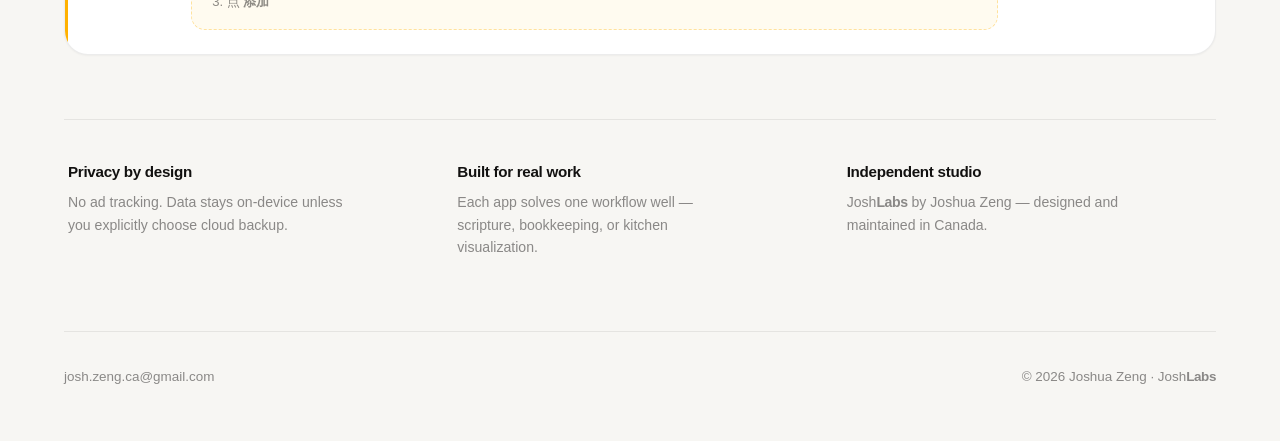
==== commit 7982de88: "Drop speaker names from My Class card intro. Describe the app simply as a sermon collection (讲道集) in" ====
--- a/index.html
+++ b/index.html
@@ -227,7 +227,7 @@
               </div>
               <h3><a class="app-card__title" href="/myclass/">My Class</a></h3>
               <div class="app-card__copy">
-                <p>高路、寇绍涵、唐崇荣等讲道与主日学音频，按书卷分类，支持离线播放。</p>
+                <p>讲道集——圣经讲道与主日学音频，按书卷分类，支持离线播放。</p>
                 <p class="is-en">
                   Sermons and Sunday school audio — browse by book, stream or listen offline.
                 </p>
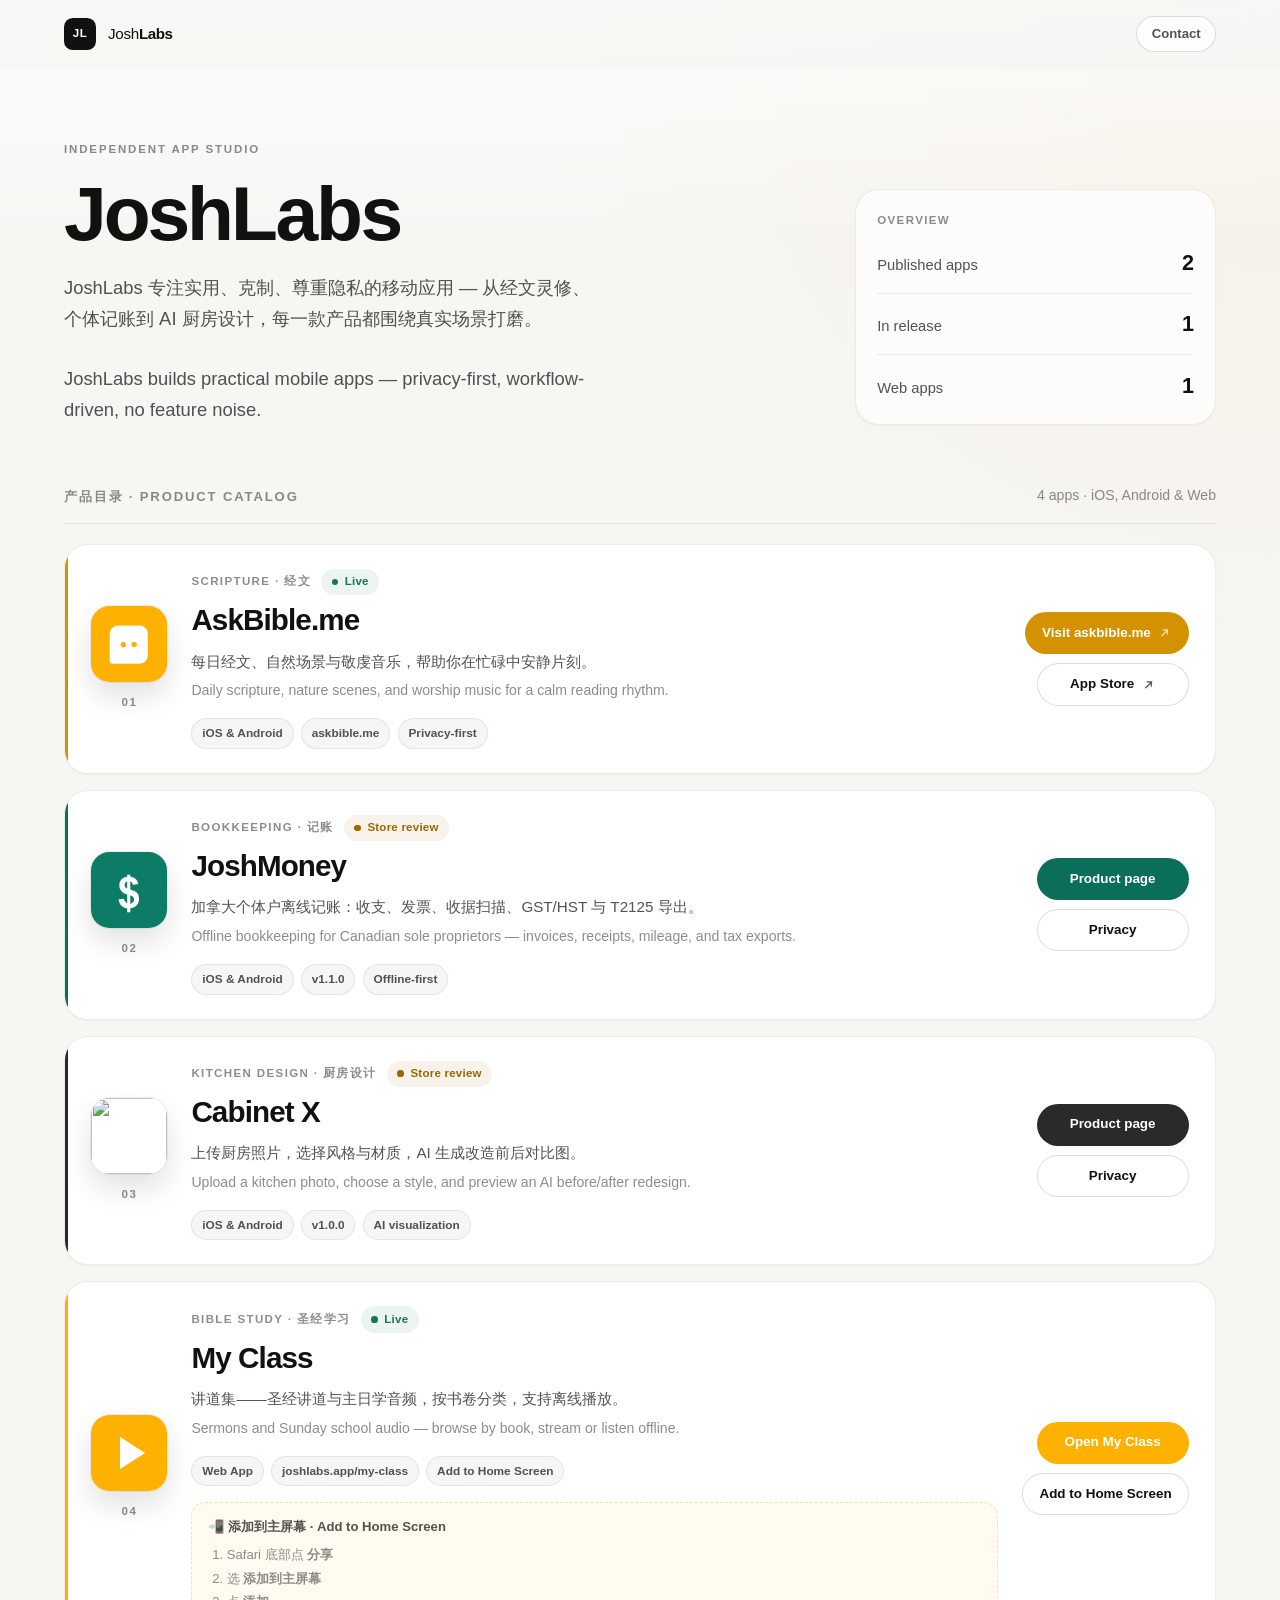
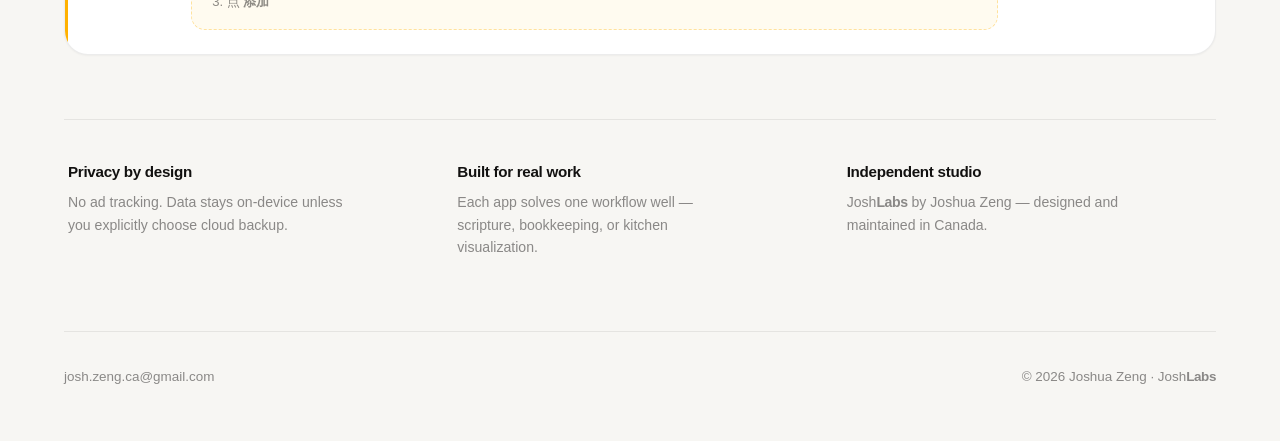
==== commit 8e9755b6: "Revert app path back to /my-class/ (keep hyphen). Restore the original hyphenated URL while keeping " ====
--- a/index.html
+++ b/index.html
@@ -225,7 +225,7 @@
                 <p class="app-card__category">Bible Study · 圣经学习</p>
                 <span class="status status--live">Live</span>
               </div>
-              <h3><a class="app-card__title" href="/myclass/">My Class</a></h3>
+              <h3><a class="app-card__title" href="/my-class/">My Class</a></h3>
               <div class="app-card__copy">
                 <p>讲道集——圣经讲道与主日学音频，按书卷分类，支持离线播放。</p>
                 <p class="is-en">
@@ -234,7 +234,7 @@
               </div>
               <ul class="app-card__facts">
                 <li>Web App</li>
-                <li>joshlabs.app/myclass</li>
+                <li>joshlabs.app/my-class</li>
                 <li>Add to Home Screen</li>
               </ul>
               <div class="install-hint" id="my-class-install-hint">
@@ -251,8 +251,8 @@
             </div>
 
             <div class="app-card__actions">
-              <a class="btn btn--solid" href="/myclass/">Open My Class</a>
-              <a class="btn btn--outline" href="/myclass/" id="my-class-install-link">Add to Home Screen</a>
+              <a class="btn btn--solid" href="/my-class/">Open My Class</a>
+              <a class="btn btn--outline" href="/my-class/" id="my-class-install-link">Add to Home Screen</a>
             </div>
           </article>
         </div>
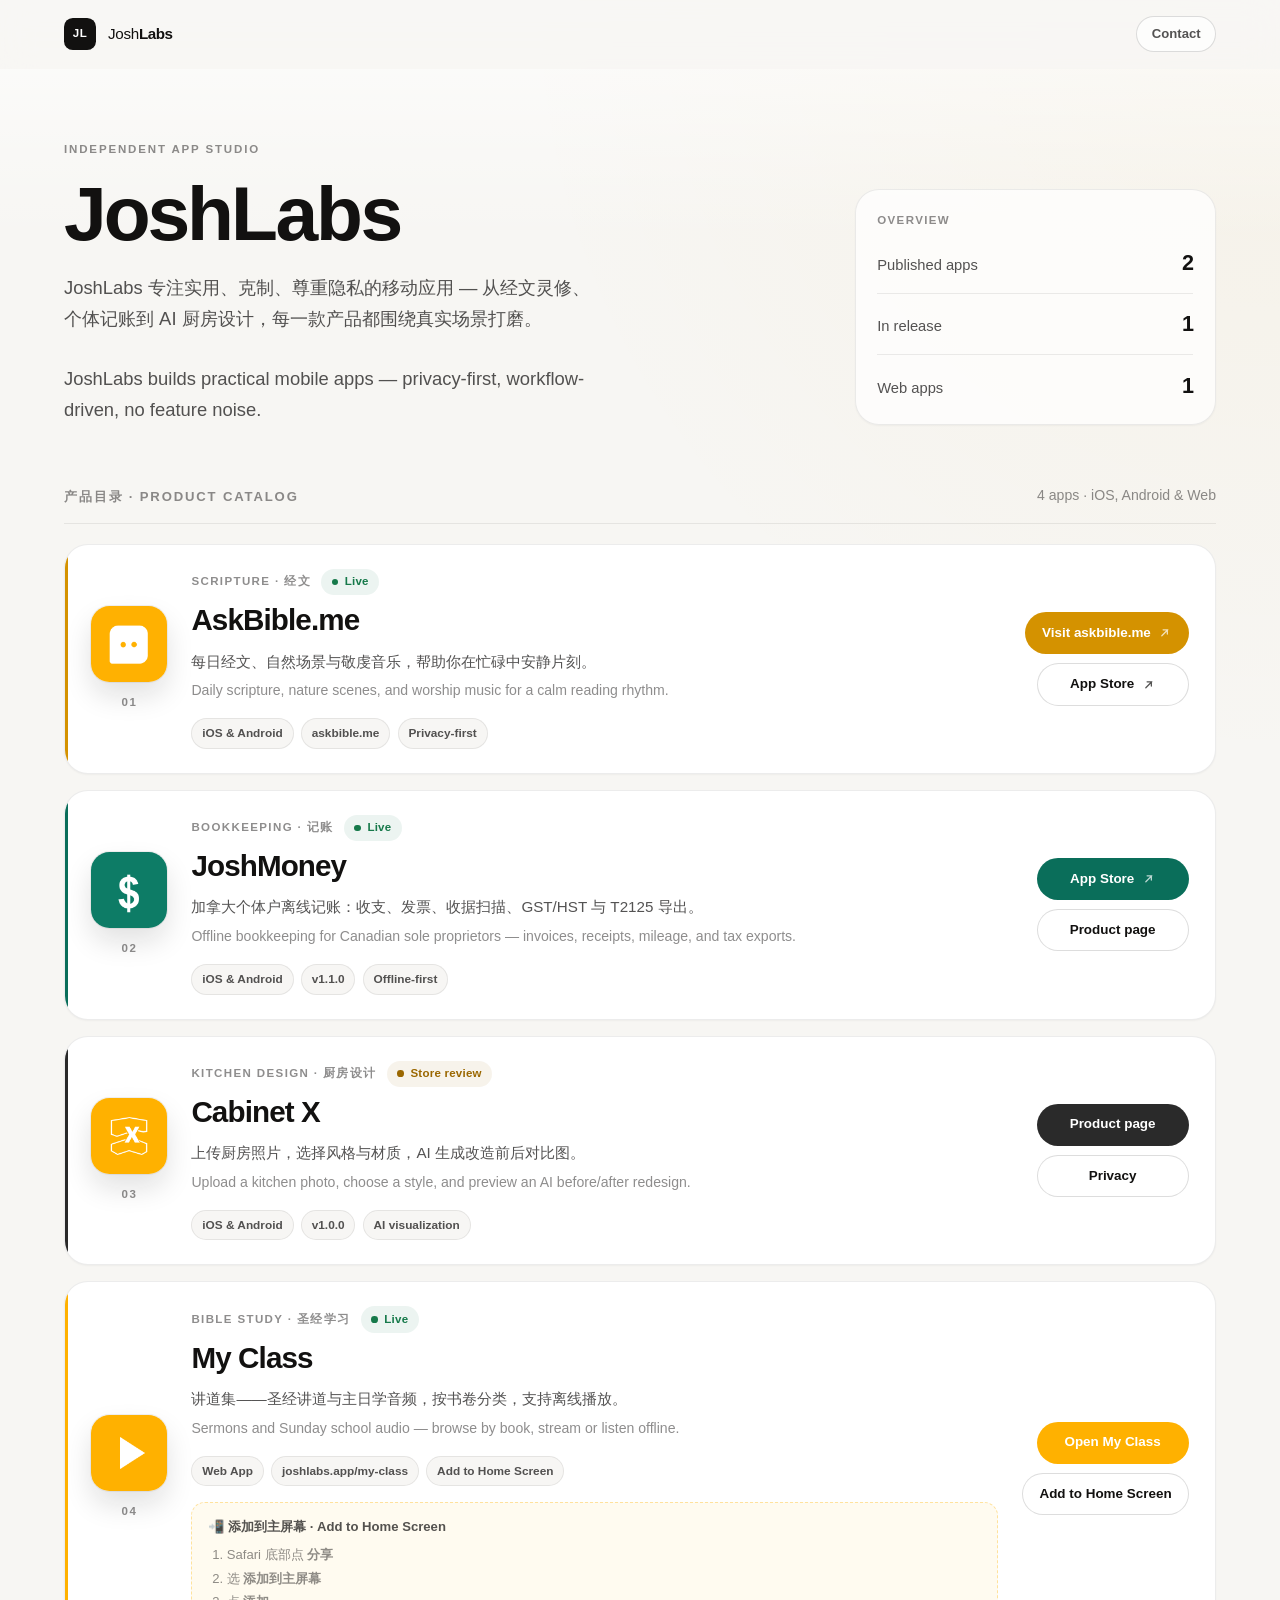
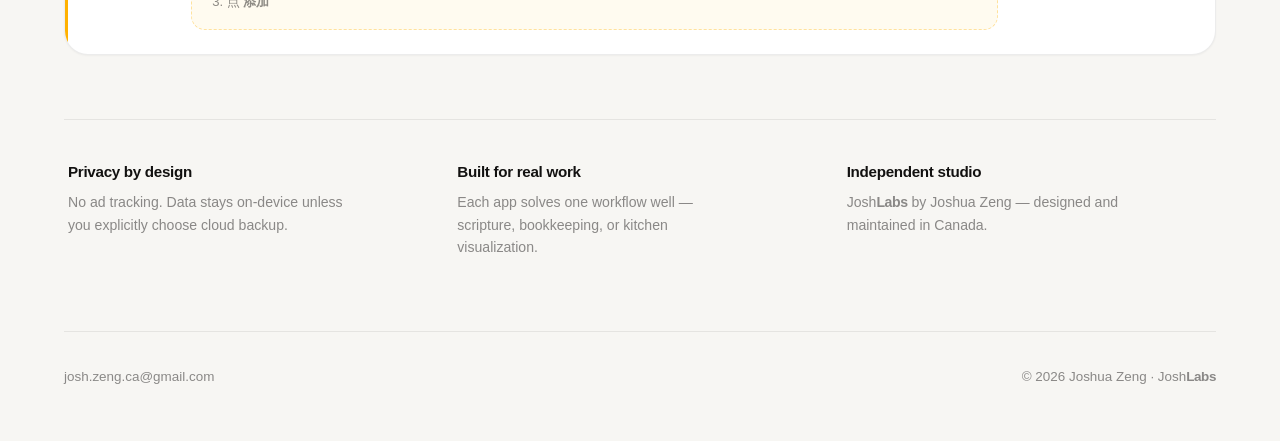
==== commit 584973ce: "Link JoshMoney to the App Store and mark it Live. JoshMoney is now published on the App Store, so sw" ====
--- a/index.html
+++ b/index.html
@@ -149,9 +149,17 @@
             <div class="app-card__main">
               <div class="app-card__topline">
                 <p class="app-card__category">Bookkeeping · 记账</p>
-                <span class="status status--review">Store review</span>
-              </div>
-              <h3><a class="app-card__title" href="/joshmoney/">JoshMoney</a></h3>
+                <span class="status status--live">Live</span>
+              </div>
+              <h3>
+                <a
+                  class="app-card__title"
+                  href="https://apps.apple.com/us/app/joshmoney/id6780067998"
+                  target="_blank"
+                  rel="noopener noreferrer"
+                  >JoshMoney</a
+                >
+              </h3>
               <div class="app-card__copy">
                 <p>加拿大个体户离线记账：收支、发票、收据扫描、GST/HST 与 T2125 导出。</p>
                 <p class="is-en">
@@ -166,8 +174,24 @@
             </div>
 
             <div class="app-card__actions">
-              <a class="btn btn--solid" href="/joshmoney/">Product page</a>
-              <a class="btn btn--outline" href="/joshmoney/privacy/">Privacy</a>
+              <a
+                class="btn btn--solid"
+                href="https://apps.apple.com/us/app/joshmoney/id6780067998"
+                target="_blank"
+                rel="noopener noreferrer"
+              >
+                App Store
+                <svg viewBox="0 0 16 16" fill="none" aria-hidden="true">
+                  <path
+                    d="M4.5 11.5 11.5 4.5M6 4.5h5v5"
+                    stroke="currentColor"
+                    stroke-width="1.5"
+                    stroke-linecap="round"
+                    stroke-linejoin="round"
+                  />
+                </svg>
+              </a>
+              <a class="btn btn--outline" href="/joshmoney/">Product page</a>
             </div>
           </article>
 
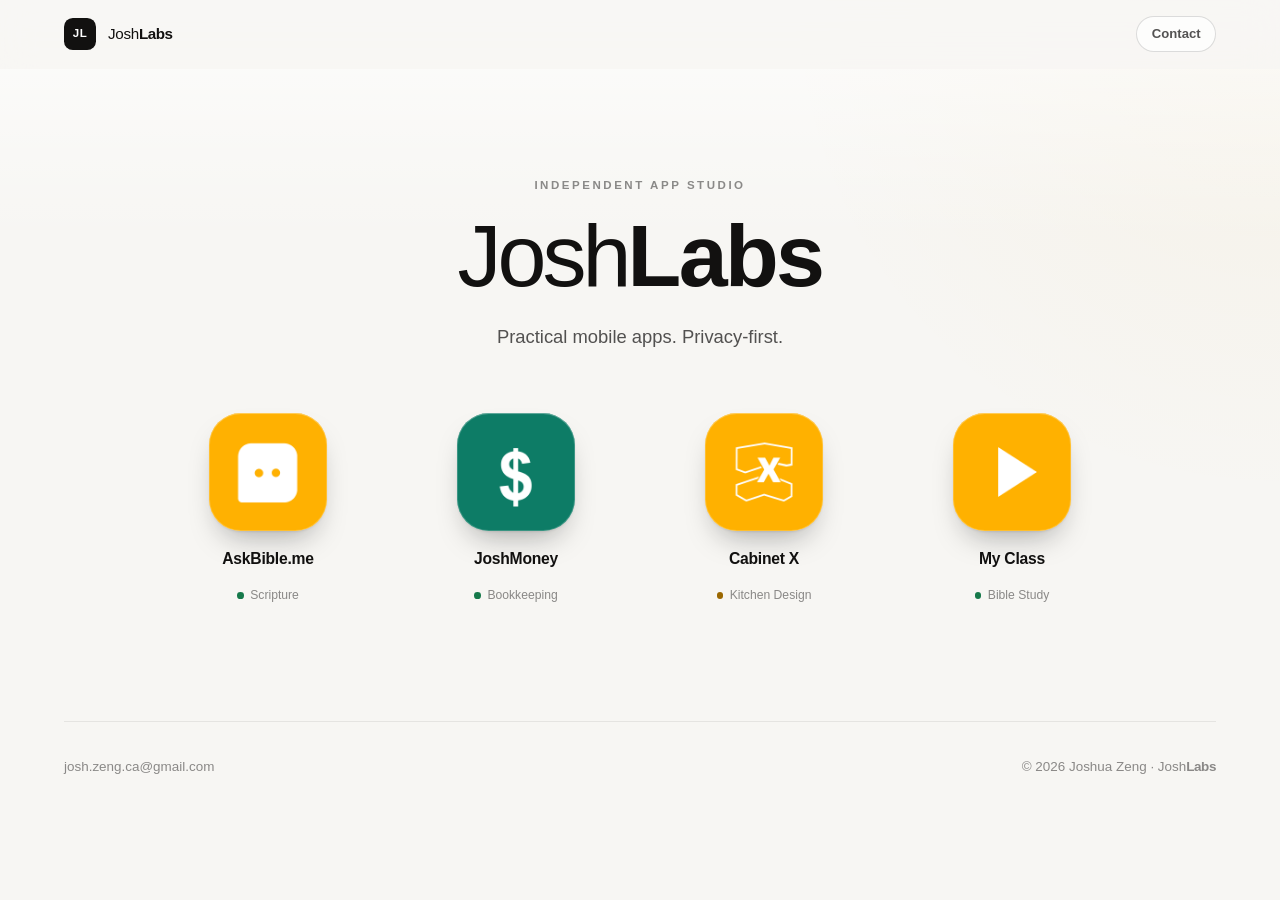
==== commit 4d7d4a92: "Redesign home into a minimal app-icon launcher grid. Replace the product cards with large squircle a" ====
--- a/index.html
+++ b/index.html
@@ -34,267 +34,53 @@
     </header>
 
     <main>
-      <section class="hero shell">
-        <div class="hero__grid">
-          <div>
-            <p class="hero__eyebrow">Independent App Studio</p>
-            <h1>Josh<span class="wordmark__labs">Labs</span></h1>
-            <p class="hero__lede">
-              JoshLabs 专注实用、克制、尊重隐私的移动应用 — 从经文灵修、个体记账到 AI 厨房设计，每一款产品都围绕真实场景打磨。
-              <br /><br />
-              JoshLabs builds practical mobile apps — privacy-first, workflow-driven, no feature noise.
-            </p>
-          </div>
-
-          <aside class="hero__aside" aria-label="JoshLabs overview">
-            <p class="hero__aside-label">Overview</p>
-            <ul class="hero__stats">
-              <li><span>Published apps</span><strong>2</strong></li>
-              <li><span>In release</span><strong>1</strong></li>
-              <li><span>Web apps</span><strong>1</strong></li>
-            </ul>
-          </aside>
-        </div>
+      <section class="lead shell">
+        <p class="lead__eyebrow">Independent App Studio</p>
+        <h1 class="lead__title">Josh<span class="wordmark__labs">Labs</span></h1>
+        <p class="lead__tagline">Practical mobile apps. Privacy-first.</p>
       </section>
 
-      <section class="shell" aria-labelledby="catalog-title">
-        <div class="section-head">
-          <h2 id="catalog-title">产品目录 · Product Catalog</h2>
-          <p>4 apps · iOS, Android &amp; Web</p>
+      <section class="apps shell" aria-label="Apps by JoshLabs">
+        <div class="apps__grid">
+          <a
+            class="app-tile"
+            data-app="askbible"
+            data-status="live"
+            href="https://askbible.me"
+            target="_blank"
+            rel="noopener noreferrer"
+          >
+            <span class="app-tile__icon">
+              <img src="assets/icons/askbible.png" alt="AskBible.me" width="120" height="120" />
+            </span>
+            <span class="app-tile__name">AskBible.me</span>
+            <span class="app-tile__meta"><span class="app-tile__dot"></span>Scripture</span>
+          </a>
+
+          <a class="app-tile" data-app="joshmoney" data-status="live" href="/joshmoney/">
+            <span class="app-tile__icon">
+              <img src="assets/icons/joshmoney.png" alt="JoshMoney" width="120" height="120" />
+            </span>
+            <span class="app-tile__name">JoshMoney</span>
+            <span class="app-tile__meta"><span class="app-tile__dot"></span>Bookkeeping</span>
+          </a>
+
+          <a class="app-tile" data-app="cabinet-x" data-status="review" href="/cabinet-x/">
+            <span class="app-tile__icon">
+              <img src="assets/icons/cabinet-x.png" alt="Cabinet X" width="120" height="120" />
+            </span>
+            <span class="app-tile__name">Cabinet X</span>
+            <span class="app-tile__meta"><span class="app-tile__dot"></span>Kitchen Design</span>
+          </a>
+
+          <a class="app-tile" data-app="my-class" data-status="live" href="/my-class/">
+            <span class="app-tile__icon">
+              <img src="assets/icons/my-class.png" alt="My Class" width="120" height="120" />
+            </span>
+            <span class="app-tile__name">My Class</span>
+            <span class="app-tile__meta"><span class="app-tile__dot"></span>Bible Study</span>
+          </a>
         </div>
-
-        <div class="catalog">
-          <article class="app-card" data-app="askbible">
-            <div class="app-card__visual">
-              <img
-                class="app-card__icon"
-                src="assets/icons/askbible.png"
-                alt=""
-                width="76"
-                height="76"
-              />
-              <span class="app-card__index">01</span>
-            </div>
-
-            <div class="app-card__main">
-              <div class="app-card__topline">
-                <p class="app-card__category">Scripture · 经文</p>
-                <span class="status status--live">Live</span>
-              </div>
-              <h3>
-                <a
-                  class="app-card__title"
-                  href="https://askbible.me"
-                  target="_blank"
-                  rel="noopener noreferrer"
-                  >AskBible.me</a
-                >
-              </h3>
-              <div class="app-card__copy">
-                <p>每日经文、自然场景与敬虔音乐，帮助你在忙碌中安静片刻。</p>
-                <p class="is-en">Daily scripture, nature scenes, and worship music for a calm reading rhythm.</p>
-              </div>
-              <ul class="app-card__facts">
-                <li>iOS &amp; Android</li>
-                <li>askbible.me</li>
-                <li>Privacy-first</li>
-              </ul>
-            </div>
-
-            <div class="app-card__actions">
-              <a class="btn btn--solid" href="https://askbible.me" target="_blank" rel="noopener noreferrer">
-                Visit askbible.me
-                <svg viewBox="0 0 16 16" fill="none" aria-hidden="true">
-                  <path
-                    d="M4.5 11.5 11.5 4.5M6 4.5h5v5"
-                    stroke="currentColor"
-                    stroke-width="1.5"
-                    stroke-linecap="round"
-                    stroke-linejoin="round"
-                  />
-                </svg>
-              </a>
-              <a
-                class="btn btn--outline"
-                href="https://apps.apple.com/app/id6771996188"
-                target="_blank"
-                rel="noopener noreferrer"
-              >
-                App Store
-                <svg viewBox="0 0 16 16" fill="none" aria-hidden="true">
-                  <path
-                    d="M4.5 11.5 11.5 4.5M6 4.5h5v5"
-                    stroke="currentColor"
-                    stroke-width="1.5"
-                    stroke-linecap="round"
-                    stroke-linejoin="round"
-                  />
-                </svg>
-              </a>
-            </div>
-          </article>
-
-          <article class="app-card" data-app="joshmoney">
-            <div class="app-card__visual">
-              <img
-                class="app-card__icon"
-                src="assets/icons/joshmoney.png"
-                alt=""
-                width="76"
-                height="76"
-              />
-              <span class="app-card__index">02</span>
-            </div>
-
-            <div class="app-card__main">
-              <div class="app-card__topline">
-                <p class="app-card__category">Bookkeeping · 记账</p>
-                <span class="status status--live">Live</span>
-              </div>
-              <h3>
-                <a
-                  class="app-card__title"
-                  href="https://apps.apple.com/us/app/joshmoney/id6780067998"
-                  target="_blank"
-                  rel="noopener noreferrer"
-                  >JoshMoney</a
-                >
-              </h3>
-              <div class="app-card__copy">
-                <p>加拿大个体户离线记账：收支、发票、收据扫描、GST/HST 与 T2125 导出。</p>
-                <p class="is-en">
-                  Offline bookkeeping for Canadian sole proprietors — invoices, receipts, mileage, and tax exports.
-                </p>
-              </div>
-              <ul class="app-card__facts">
-                <li>iOS &amp; Android</li>
-                <li>v1.1.0</li>
-                <li>Offline-first</li>
-              </ul>
-            </div>
-
-            <div class="app-card__actions">
-              <a
-                class="btn btn--solid"
-                href="https://apps.apple.com/us/app/joshmoney/id6780067998"
-                target="_blank"
-                rel="noopener noreferrer"
-              >
-                App Store
-                <svg viewBox="0 0 16 16" fill="none" aria-hidden="true">
-                  <path
-                    d="M4.5 11.5 11.5 4.5M6 4.5h5v5"
-                    stroke="currentColor"
-                    stroke-width="1.5"
-                    stroke-linecap="round"
-                    stroke-linejoin="round"
-                  />
-                </svg>
-              </a>
-              <a class="btn btn--outline" href="/joshmoney/">Product page</a>
-            </div>
-          </article>
-
-          <article class="app-card" data-app="cabinet-x">
-            <div class="app-card__visual">
-              <img
-                class="app-card__icon"
-                src="assets/icons/cabinet-x.png"
-                alt=""
-                width="76"
-                height="76"
-              />
-              <span class="app-card__index">03</span>
-            </div>
-
-            <div class="app-card__main">
-              <div class="app-card__topline">
-                <p class="app-card__category">Kitchen Design · 厨房设计</p>
-                <span class="status status--review">Store review</span>
-              </div>
-              <h3><a class="app-card__title" href="/cabinet-x/">Cabinet X</a></h3>
-              <div class="app-card__copy">
-                <p>上传厨房照片，选择风格与材质，AI 生成改造前后对比图。</p>
-                <p class="is-en">
-                  Upload a kitchen photo, choose a style, and preview an AI before/after redesign.
-                </p>
-              </div>
-              <ul class="app-card__facts">
-                <li>iOS &amp; Android</li>
-                <li>v1.0.0</li>
-                <li>AI visualization</li>
-              </ul>
-            </div>
-
-            <div class="app-card__actions">
-              <a class="btn btn--solid" href="/cabinet-x/">Product page</a>
-              <a class="btn btn--outline" href="/cabinet-x/privacy/">Privacy</a>
-            </div>
-          </article>
-
-          <article class="app-card" data-app="my-class">
-            <div class="app-card__visual">
-              <img
-                class="app-card__icon"
-                src="assets/icons/my-class.png"
-                alt=""
-                width="76"
-                height="76"
-              />
-              <span class="app-card__index">04</span>
-            </div>
-
-            <div class="app-card__main">
-              <div class="app-card__topline">
-                <p class="app-card__category">Bible Study · 圣经学习</p>
-                <span class="status status--live">Live</span>
-              </div>
-              <h3><a class="app-card__title" href="/my-class/">My Class</a></h3>
-              <div class="app-card__copy">
-                <p>讲道集——圣经讲道与主日学音频，按书卷分类，支持离线播放。</p>
-                <p class="is-en">
-                  Sermons and Sunday school audio — browse by book, stream or listen offline.
-                </p>
-              </div>
-              <ul class="app-card__facts">
-                <li>Web App</li>
-                <li>joshlabs.app/my-class</li>
-                <li>Add to Home Screen</li>
-              </ul>
-              <div class="install-hint" id="my-class-install-hint">
-                <p class="install-hint__title">📲 添加到主屏幕 · Add to Home Screen</p>
-                <ol class="install-hint__steps install-hint__steps--ios">
-                  <li>Safari 底部点 <strong>分享</strong></li>
-                  <li>选 <strong>添加到主屏幕</strong></li>
-                  <li>点 <strong>添加</strong></li>
-                </ol>
-                <p class="install-hint__steps install-hint__steps--android">
-                  打开应用后，浏览器会提示安装；或点菜单 → <strong>添加到主屏幕</strong>。
-                </p>
-              </div>
-            </div>
-
-            <div class="app-card__actions">
-              <a class="btn btn--solid" href="/my-class/">Open My Class</a>
-              <a class="btn btn--outline" href="/my-class/" id="my-class-install-link">Add to Home Screen</a>
-            </div>
-          </article>
-        </div>
-      </section>
-
-      <section class="shell principles" aria-label="JoshLabs principles">
-        <article class="principle">
-          <h3>Privacy by design</h3>
-          <p>No ad tracking. Data stays on-device unless you explicitly choose cloud backup.</p>
-        </article>
-        <article class="principle">
-          <h3>Built for real work</h3>
-          <p>Each app solves one workflow well — scripture, bookkeeping, or kitchen visualization.</p>
-        </article>
-        <article class="principle">
-          <h3>Independent studio</h3>
-          <p>Josh<span class="wordmark__labs">Labs</span> by Joshua Zeng — designed and maintained in Canada.</p>
-        </article>
       </section>
     </main>
 
@@ -312,20 +98,6 @@
       };
       toggleTopbar();
       window.addEventListener("scroll", toggleTopbar, { passive: true });
-
-      const ua = navigator.userAgent;
-      const isIOS =
-        /iPad|iPhone|iPod/.test(ua) ||
-        (navigator.platform === "MacIntel" && navigator.maxTouchPoints > 1);
-      const isAndroid = /Android/.test(ua);
-      const hint = document.getElementById("my-class-install-hint");
-      if (hint) {
-        hint.querySelector(".install-hint__steps--ios")?.classList.toggle("is-visible", isIOS);
-        hint.querySelector(".install-hint__steps--android")?.classList.toggle("is-visible", isAndroid);
-        if (!isIOS && !isAndroid) {
-          hint.querySelector(".install-hint__steps--ios")?.classList.add("is-visible");
-        }
-      }
     </script>
   </body>
 </html>
--- a/assets/styles.css
+++ b/assets/styles.css
@@ -809,3 +809,155 @@
     min-width: 0;
   }
 }
+
+/* —— Minimal app-launcher home —— */
+
+.lead {
+  padding: clamp(4.5rem, 12vh, 8rem) 0 clamp(2.5rem, 6vh, 4rem);
+  text-align: center;
+}
+
+.lead__eyebrow {
+  margin: 0 0 1.1rem;
+  font-size: 0.72rem;
+  font-weight: 600;
+  letter-spacing: 0.22em;
+  text-transform: uppercase;
+  color: var(--muted);
+}
+
+.lead__title {
+  margin: 0;
+  font-size: clamp(3rem, 9vw, 5.5rem);
+  font-weight: 500;
+  line-height: 1;
+  letter-spacing: -0.045em;
+}
+
+.lead__title .wordmark__labs {
+  font-weight: 900;
+}
+
+.lead__tagline {
+  margin: 1.35rem auto 0;
+  max-width: 30rem;
+  font-size: clamp(1rem, 2vw, 1.15rem);
+  line-height: 1.6;
+  color: var(--fg-soft);
+}
+
+.apps {
+  padding-bottom: clamp(4rem, 12vh, 8rem);
+}
+
+.apps__grid {
+  display: grid;
+  grid-template-columns: repeat(4, minmax(0, 1fr));
+  gap: clamp(2rem, 5vw, 3.5rem) clamp(1.25rem, 3vw, 2rem);
+  max-width: 60rem;
+  margin: 0 auto;
+}
+
+.app-tile {
+  display: flex;
+  flex-direction: column;
+  align-items: center;
+  gap: 0.95rem;
+  padding: 0.5rem;
+  text-align: center;
+  text-decoration: none;
+  color: inherit;
+}
+
+.app-tile__icon {
+  position: relative;
+  width: clamp(78px, 20vw, 118px);
+  aspect-ratio: 1;
+  border-radius: 27%;
+  overflow: hidden;
+  box-shadow:
+    0 1px 2px rgba(18, 17, 16, 0.08),
+    0 16px 30px -12px rgba(18, 17, 16, 0.35);
+  transition:
+    transform 0.45s cubic-bezier(0.2, 0.7, 0.25, 1),
+    box-shadow 0.45s cubic-bezier(0.2, 0.7, 0.25, 1);
+  will-change: transform;
+}
+
+.app-tile__icon img {
+  display: block;
+  width: 100%;
+  height: 100%;
+  object-fit: cover;
+}
+
+.app-tile__icon::after {
+  content: "";
+  position: absolute;
+  inset: 0;
+  border-radius: inherit;
+  box-shadow:
+    inset 0 0 0 1px rgba(255, 255, 255, 0.18),
+    inset 0 1px 1px rgba(255, 255, 255, 0.22);
+  pointer-events: none;
+}
+
+.app-tile:hover .app-tile__icon,
+.app-tile:focus-visible .app-tile__icon {
+  transform: translateY(-8px) scale(1.035);
+  box-shadow:
+    0 2px 4px rgba(18, 17, 16, 0.1),
+    0 30px 50px -16px rgba(18, 17, 16, 0.45);
+}
+
+.app-tile:focus-visible {
+  outline: none;
+}
+
+.app-tile:focus-visible .app-tile__name {
+  text-decoration: underline;
+  text-underline-offset: 3px;
+}
+
+.app-tile__name {
+  font-size: 0.98rem;
+  font-weight: 600;
+  letter-spacing: -0.015em;
+}
+
+.app-tile__meta {
+  display: inline-flex;
+  align-items: center;
+  gap: 0.4rem;
+  font-size: 0.76rem;
+  color: var(--muted);
+}
+
+.app-tile__dot {
+  width: 0.42rem;
+  height: 0.42rem;
+  border-radius: 50%;
+  background: var(--soon);
+}
+
+.app-tile[data-status="live"] .app-tile__dot {
+  background: var(--live);
+}
+
+.app-tile[data-status="review"] .app-tile__dot {
+  background: var(--review);
+}
+
+@media (max-width: 860px) {
+  .apps__grid {
+    grid-template-columns: repeat(3, minmax(0, 1fr));
+    max-width: 34rem;
+  }
+}
+
+@media (max-width: 520px) {
+  .apps__grid {
+    grid-template-columns: repeat(2, minmax(0, 1fr));
+    max-width: 22rem;
+  }
+}
